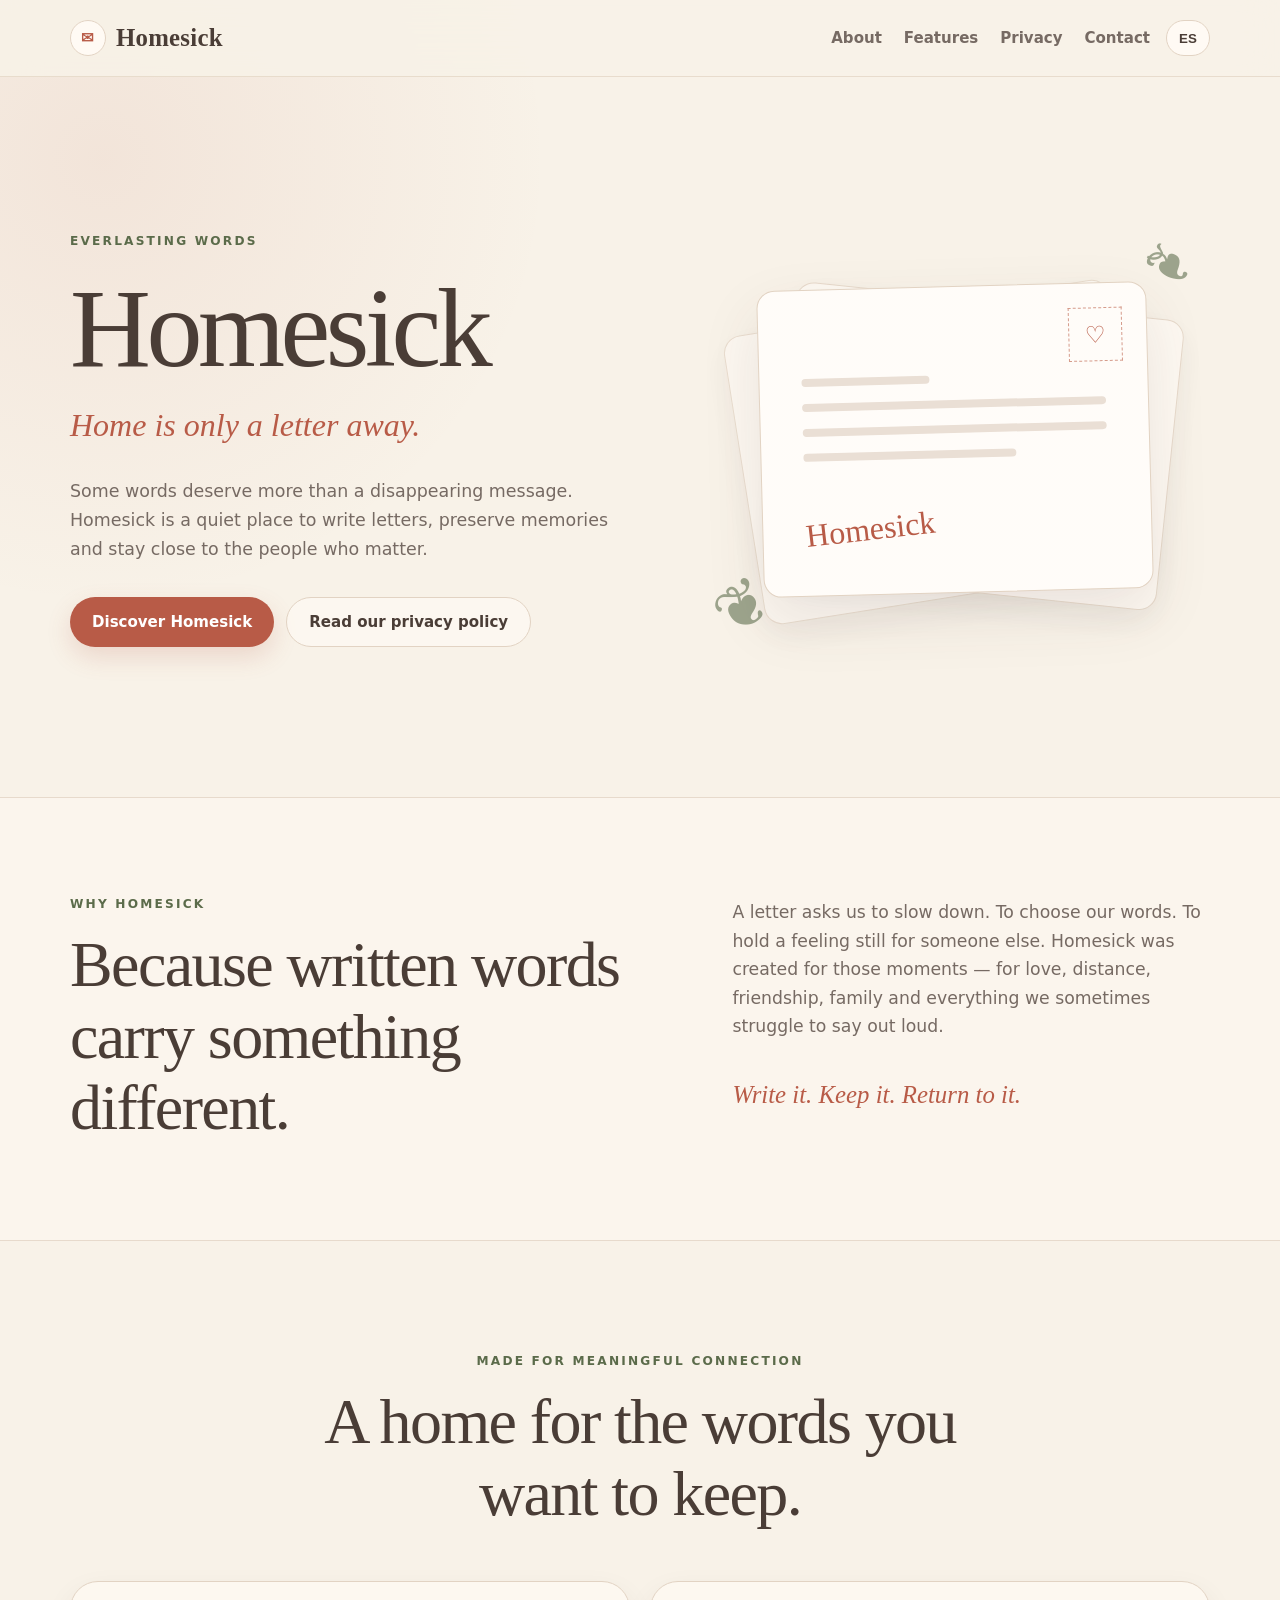
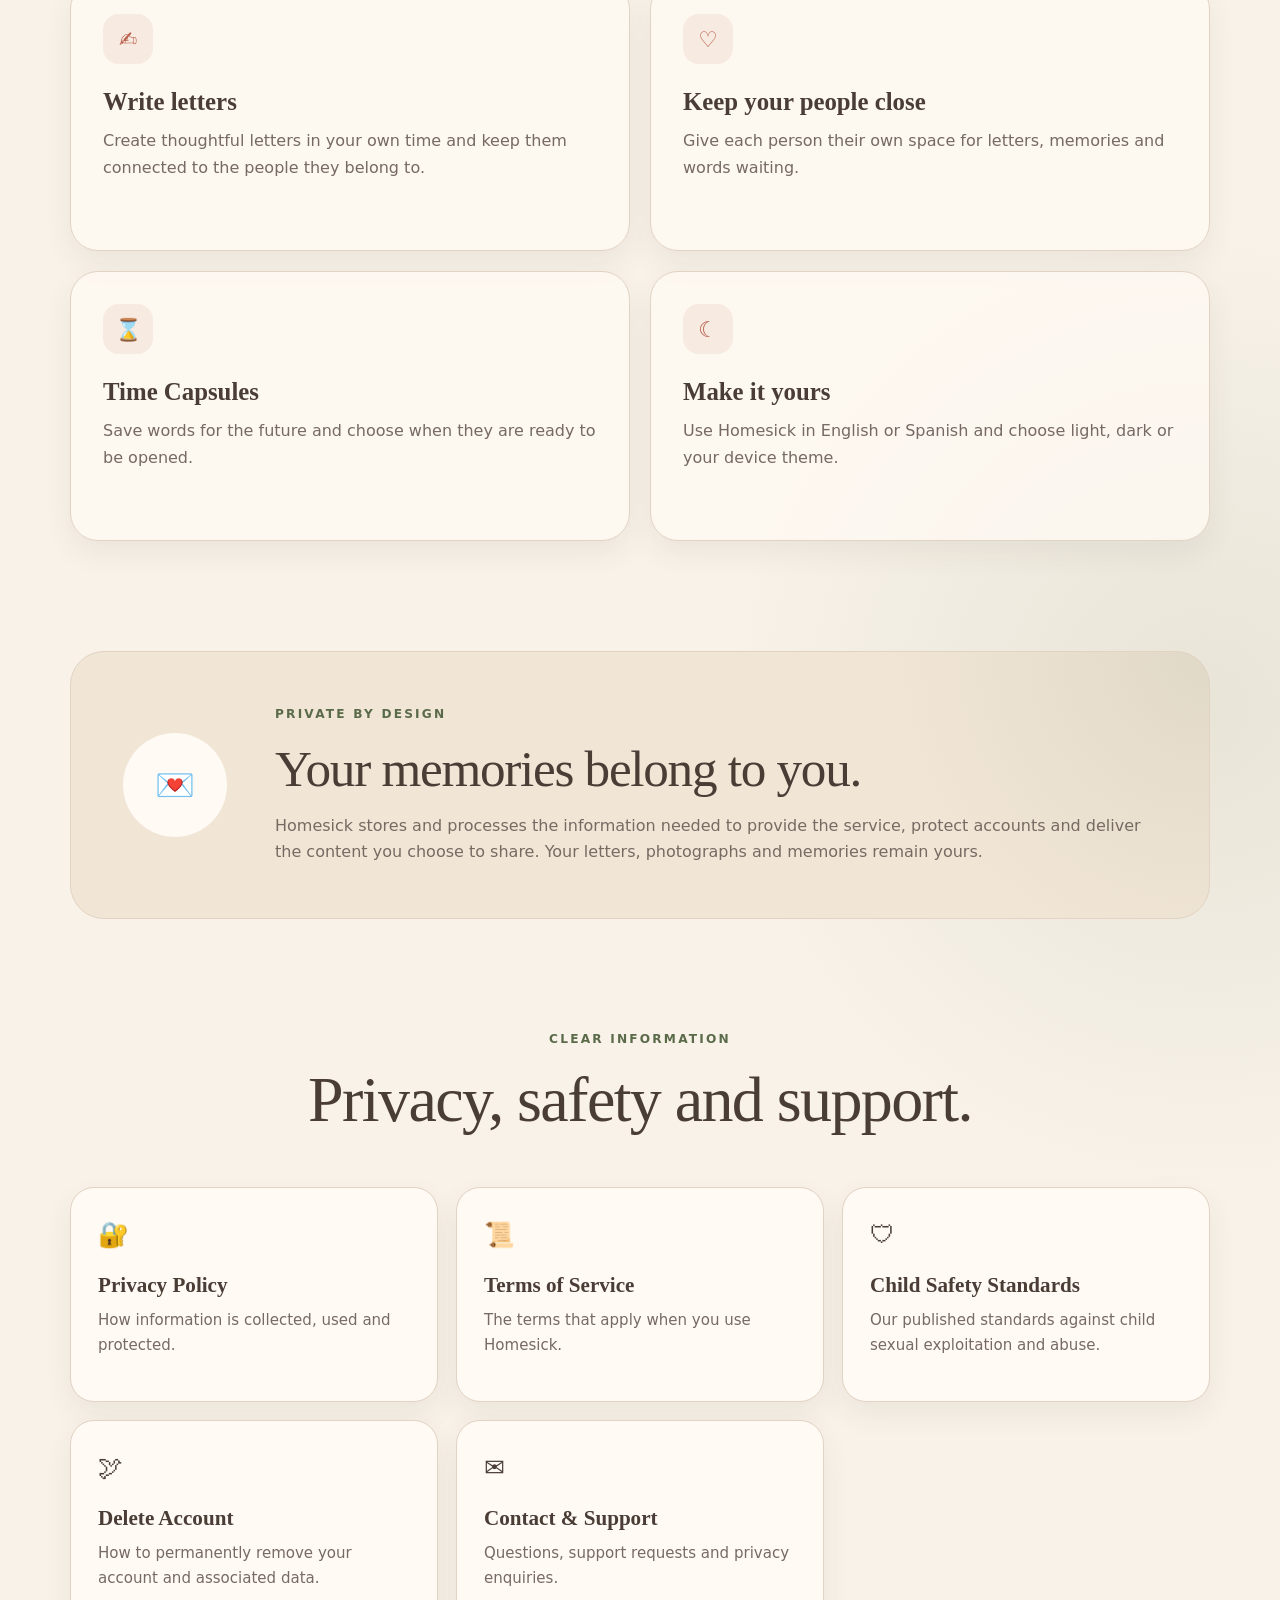
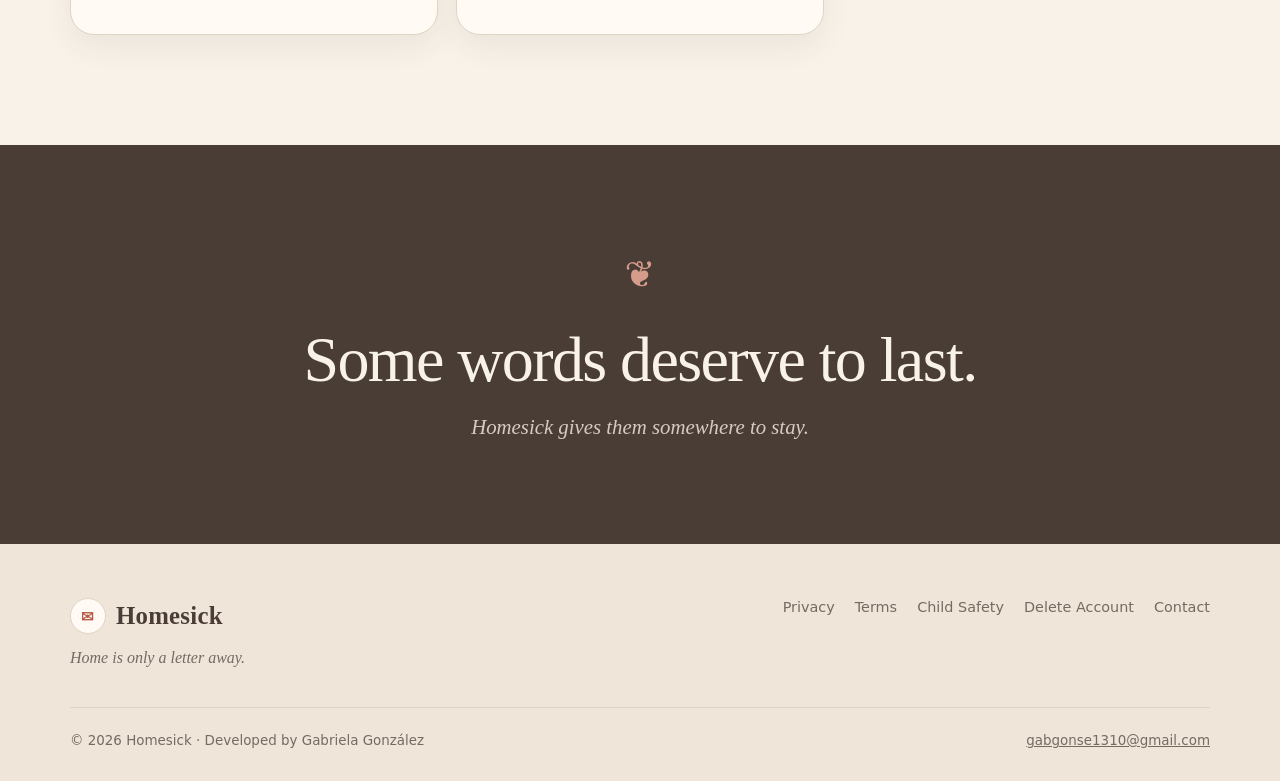
==== index.html @ 552d37f0 "Add files via upload" ====
<!doctype html>
<html lang="en">
<head>
  <meta charset="utf-8">
  <meta name="viewport" content="width=device-width, initial-scale=1">
  <meta name="theme-color" content="#F8F2E8">
  <meta name="description" content="Homesick is a private letter-writing and time capsule app for meaningful connections. Home is only a letter away.">
  <title>Homesick · Home is only a letter away</title>
  <link rel="stylesheet" href="style.css">
  <script defer src="script.js"></script>
</head>
<body>
  <header class="site-header">
    <div class="wrapper nav">
      <a class="brand" href="index.html" aria-label="Homesick home">
        <span class="brand-mark" aria-hidden="true">✉</span>
        <span>Homesick</span>
      </a>

      <div class="nav-actions">
        <nav class="nav-links" aria-label="Main navigation">
          <a href="#about" data-en="About" data-es="Sobre Homesick">About</a>
          <a href="#features" data-en="Features" data-es="Funciones">Features</a>
          <a href="#privacy" data-en="Privacy" data-es="Privacidad">Privacy</a>
          <a href="contact.html" data-en="Contact" data-es="Contacto">Contact</a>
        </nav>

        <button class="language-toggle" id="languageToggle" type="button" aria-label="Switch language">
          <span id="languageLabel">ES</span>
        </button>
      </div>
    </div>
  </header>

  <main>
    <section class="hero wrapper">
      <div class="hero-copy">
        <p class="eyebrow" data-en="Everlasting words" data-es="Palabras que permanecen">
          Everlasting words
        </p>

        <h1>Homesick</h1>

        <p class="tagline"
           data-en="Home is only a letter away."
           data-es="El hogar está a solo una carta de distancia.">
          Home is only a letter away.
        </p>

        <p class="lead"
           data-en="Some words deserve more than a disappearing message. Homesick is a quiet place to write letters, preserve memories and stay close to the people who matter."
           data-es="Algunas palabras merecen más que un mensaje que desaparece. Homesick es un espacio tranquilo para escribir cartas, guardar recuerdos y sentir cerca a las personas que importan.">
          Some words deserve more than a disappearing message. Homesick is a quiet place to write letters, preserve memories and stay close to the people who matter.
        </p>

        <div class="hero-actions">
          <a class="button primary" href="#features"
             data-en="Discover Homesick"
             data-es="Descubre Homesick">
            Discover Homesick
          </a>
          <a class="button secondary" href="privacy.html"
             data-en="Read our privacy policy"
             data-es="Lee nuestra política de privacidad">
            Read our privacy policy
          </a>
        </div>
      </div>

      <div class="hero-art" aria-hidden="true">
        <div class="letter-stack letter-back"></div>
        <div class="letter-stack letter-mid"></div>
        <div class="letter-card">
          <div class="stamp">♡</div>
          <div class="letter-line short"></div>
          <div class="letter-line"></div>
          <div class="letter-line"></div>
          <div class="letter-line medium"></div>
          <div class="signature">Homesick</div>
        </div>
        <span class="sprig sprig-one">❦</span>
        <span class="sprig sprig-two">❧</span>
      </div>
    </section>

    <section class="story-section" id="about">
      <div class="wrapper story-grid">
        <div class="section-heading">
          <p class="eyebrow" data-en="Why Homesick" data-es="Por qué Homesick">Why Homesick</p>
          <h2 data-en="Because written words carry something different."
              data-es="Porque las palabras escritas llevan algo diferente.">
            Because written words carry something different.
          </h2>
        </div>

        <div class="story-copy">
          <p data-en="A letter asks us to slow down. To choose our words. To hold a feeling still for someone else. Homesick was created for those moments — for love, distance, friendship, family and everything we sometimes struggle to say out loud."
             data-es="Una carta nos pide bajar el ritmo. Elegir nuestras palabras. Detener un sentimiento por un momento para otra persona. Homesick nació para esos instantes: para el amor, la distancia, la amistad, la familia y todo aquello que a veces cuesta decir en voz alta.">
            A letter asks us to slow down. To choose our words. To hold a feeling still for someone else. Homesick was created for those moments — for love, distance, friendship, family and everything we sometimes struggle to say out loud.
          </p>
          <p class="quote"
             data-en="Write it. Keep it. Return to it."
             data-es="Escríbelo. Guárdalo. Vuelve a él.">
            Write it. Keep it. Return to it.
          </p>
        </div>
      </div>
    </section>

    <section class="features wrapper" id="features">
      <div class="section-heading centered">
        <p class="eyebrow" data-en="Made for meaningful connection" data-es="Creado para conexiones que importan">
          Made for meaningful connection
        </p>
        <h2 data-en="A home for the words you want to keep."
            data-es="Un hogar para las palabras que quieres conservar.">
          A home for the words you want to keep.
        </h2>
      </div>

      <div class="feature-grid">
        <article class="feature-card">
          <div class="feature-icon">✍</div>
          <h3 data-en="Write letters" data-es="Escribe cartas">Write letters</h3>
          <p data-en="Create thoughtful letters in your own time and keep them connected to the people they belong to."
             data-es="Crea cartas con calma y mantenlas vinculadas a las personas a quienes pertenecen.">
            Create thoughtful letters in your own time and keep them connected to the people they belong to.
          </p>
        </article>

        <article class="feature-card">
          <div class="feature-icon">♡</div>
          <h3 data-en="Keep your people close" data-es="Mantén cerca a tu gente">Keep your people close</h3>
          <p data-en="Give each person their own space for letters, memories and words waiting."
             data-es="Dale a cada persona su propio espacio para cartas, recuerdos y palabras esperando.">
            Give each person their own space for letters, memories and words waiting.
          </p>
        </article>

        <article class="feature-card">
          <div class="feature-icon">⌛</div>
          <h3 data-en="Time Capsules" data-es="Cápsulas del tiempo">Time Capsules</h3>
          <p data-en="Save words for the future and choose when they are ready to be opened."
             data-es="Guarda palabras para el futuro y elige cuándo estarán listas para ser abiertas.">
            Save words for the future and choose when they are ready to be opened.
          </p>
        </article>

        <article class="feature-card">
          <div class="feature-icon">☾</div>
          <h3 data-en="Make it yours" data-es="Hazlo tuyo">Make it yours</h3>
          <p data-en="Use Homesick in English or Spanish and choose light, dark or your device theme."
             data-es="Usa Homesick en inglés o español y elige tema claro, oscuro o el de tu dispositivo.">
            Use Homesick in English or Spanish and choose light, dark or your device theme.
          </p>
        </article>
      </div>
    </section>

    <section class="keepsake-section">
      <div class="wrapper keepsake-card">
        <div class="keepsake-mark" aria-hidden="true">💌</div>
        <div>
          <p class="eyebrow" data-en="Private by design" data-es="Privado por diseño">Private by design</p>
          <h2 data-en="Your memories belong to you."
              data-es="Tus recuerdos te pertenecen.">
            Your memories belong to you.
          </h2>
          <p data-en="Homesick stores and processes the information needed to provide the service, protect accounts and deliver the content you choose to share. Your letters, photographs and memories remain yours."
             data-es="Homesick almacena y procesa la información necesaria para prestar el servicio, proteger las cuentas y entregar el contenido que decides compartir. Tus cartas, fotografías y recuerdos siguen siendo tuyos.">
            Homesick stores and processes the information needed to provide the service, protect accounts and deliver the content you choose to share. Your letters, photographs and memories remain yours.
          </p>
        </div>
      </div>
    </section>

    <section class="legal wrapper" id="privacy">
      <div class="section-heading centered">
        <p class="eyebrow" data-en="Clear information" data-es="Información clara">Clear information</p>
        <h2 data-en="Privacy, safety and support."
            data-es="Privacidad, seguridad y soporte.">
          Privacy, safety and support.
        </h2>
      </div>

      <div class="legal-grid">
        <a class="legal-card" href="privacy.html">
          <span class="legal-icon">🔐</span>
          <h3 data-en="Privacy Policy" data-es="Política de Privacidad">Privacy Policy</h3>
          <p data-en="How information is collected, used and protected."
             data-es="Cómo se recopila, utiliza y protege la información.">
            How information is collected, used and protected.
          </p>
        </a>

        <a class="legal-card" href="terms.html">
          <span class="legal-icon">📜</span>
          <h3 data-en="Terms of Service" data-es="Términos de Servicio">Terms of Service</h3>
          <p data-en="The terms that apply when you use Homesick."
             data-es="Las condiciones que se aplican al usar Homesick.">
            The terms that apply when you use Homesick.
          </p>
        </a>

        <a class="legal-card" href="child-safety.html">
          <span class="legal-icon">🛡</span>
          <h3 data-en="Child Safety Standards" data-es="Estándares de Seguridad Infantil">Child Safety Standards</h3>
          <p data-en="Our published standards against child sexual exploitation and abuse."
             data-es="Nuestros estándares publicados contra la explotación y el abuso sexual infantil.">
            Our published standards against child sexual exploitation and abuse.
          </p>
        </a>

        <a class="legal-card" href="delete-account.html">
          <span class="legal-icon">🕊</span>
          <h3 data-en="Delete Account" data-es="Eliminar Cuenta">Delete Account</h3>
          <p data-en="How to permanently remove your account and associated data."
             data-es="Cómo eliminar de forma permanente tu cuenta y los datos asociados.">
            How to permanently remove your account and associated data.
          </p>
        </a>

        <a class="legal-card" href="contact.html">
          <span class="legal-icon">✉</span>
          <h3 data-en="Contact & Support" data-es="Contacto y Soporte">Contact & Support</h3>
          <p data-en="Questions, support requests and privacy enquiries."
             data-es="Consultas, solicitudes de soporte y preguntas sobre privacidad.">
            Questions, support requests and privacy enquiries.
          </p>
        </a>
      </div>
    </section>

    <section class="closing">
      <div class="wrapper closing-inner">
        <span class="closing-flower" aria-hidden="true">❦</span>
        <h2 data-en="Some words deserve to last."
            data-es="Algunas palabras merecen permanecer.">
          Some words deserve to last.
        </h2>
        <p data-en="Homesick gives them somewhere to stay."
           data-es="Homesick les da un lugar donde quedarse.">
          Homesick gives them somewhere to stay.
        </p>
      </div>
    </section>
  </main>

  <footer>
    <div class="wrapper footer-grid">
      <div>
        <a class="brand footer-brand" href="index.html">
          <span class="brand-mark" aria-hidden="true">✉</span>
          <span>Homesick</span>
        </a>
        <p class="footer-tagline"
           data-en="Home is only a letter away."
           data-es="El hogar está a solo una carta de distancia.">
          Home is only a letter away.
        </p>
      </div>

      <div class="footer-links">
        <a href="privacy.html" data-en="Privacy" data-es="Privacidad">Privacy</a>
        <a href="terms.html" data-en="Terms" data-es="Términos">Terms</a>
        <a href="child-safety.html" data-en="Child Safety" data-es="Seguridad Infantil">Child Safety</a>
        <a href="delete-account.html" data-en="Delete Account" data-es="Eliminar Cuenta">Delete Account</a>
        <a href="contact.html" data-en="Contact" data-es="Contacto">Contact</a>
      </div>
    </div>

    <div class="wrapper copyright">
      <p>© 2026 Homesick · Developed by Gabriela González</p>
      <a href="mailto:gabgonse1310@gmail.com">gabgonse1310@gmail.com</a>
    </div>
  </footer>
</body>
</html>
---- style.css ----
:root {
  --cream: #f8f2e8;
  --paper: #fffaf4;
  --warm-paper: #f1e6d6;
  --ink: #4a3d36;
  --soft-ink: #766a63;
  --terracotta: #b85b47;
  --terracotta-soft: #d59b8b;
  --olive: #5b6b4a;
  --border: #e2d3c3;
  --shadow: 0 24px 60px rgba(74, 61, 54, 0.10);
  --shadow-soft: 0 12px 30px rgba(74, 61, 54, 0.07);
  --radius: 28px;
  --display: Georgia, "Times New Roman", serif;
  --body: Inter, ui-sans-serif, system-ui, -apple-system, BlinkMacSystemFont, "Segoe UI", sans-serif;
}

* { box-sizing: border-box; }
html { scroll-behavior: smooth; }

body {
  margin: 0;
  background:
    radial-gradient(circle at 8% 4%, rgba(184, 91, 71, .09), transparent 28rem),
    radial-gradient(circle at 94% 58%, rgba(91, 107, 74, .10), transparent 30rem),
    var(--cream);
  color: var(--ink);
  font-family: var(--body);
  line-height: 1.65;
}

a { color: inherit; }
.wrapper { width: min(1140px, calc(100% - 40px)); margin: 0 auto; }

.site-header {
  position: sticky;
  top: 0;
  z-index: 50;
  border-bottom: 1px solid rgba(226, 211, 195, .72);
  background: rgba(248, 242, 232, .88);
  backdrop-filter: blur(18px);
  -webkit-backdrop-filter: blur(18px);
}

.nav {
  min-height: 76px;
  display: flex;
  align-items: center;
  justify-content: space-between;
  gap: 24px;
}

.brand {
  display: inline-flex;
  align-items: center;
  gap: 10px;
  text-decoration: none;
  font-family: var(--display);
  font-size: 1.55rem;
  font-weight: 600;
  letter-spacing: .01em;
}

.brand-mark {
  width: 36px;
  height: 36px;
  display: inline-grid;
  place-items: center;
  border: 1px solid var(--border);
  border-radius: 50%;
  background: var(--paper);
  color: var(--terracotta);
  font-size: .95rem;
}

.nav-actions {
  display: flex;
  align-items: center;
  gap: 16px;
}

.nav-links {
  display: flex;
  align-items: center;
  gap: 22px;
}

.nav-links a {
  text-decoration: none;
  color: var(--soft-ink);
  font-size: .94rem;
  font-weight: 560;
}

.nav-links a:hover { color: var(--terracotta); }

.language-toggle {
  width: 44px;
  height: 36px;
  border: 1px solid var(--border);
  border-radius: 999px;
  background: var(--paper);
  color: var(--ink);
  font-weight: 750;
  cursor: pointer;
}

.hero {
  min-height: 720px;
  padding: 96px 0 92px;
  display: grid;
  grid-template-columns: 1.04fr .96fr;
  gap: 78px;
  align-items: center;
}

.eyebrow {
  margin: 0 0 15px;
  color: var(--olive);
  text-transform: uppercase;
  letter-spacing: .18em;
  font-size: .76rem;
  font-weight: 800;
}

h1, h2, h3 {
  font-family: var(--display);
  line-height: 1.12;
  color: var(--ink);
}

h1 {
  margin: 0;
  font-size: clamp(4.2rem, 9vw, 7rem);
  font-weight: 500;
  letter-spacing: -.04em;
}

h2 {
  margin: 0;
  font-size: clamp(2.45rem, 5vw, 4.1rem);
  font-weight: 520;
  letter-spacing: -.025em;
}

h3 {
  margin: 0;
  font-size: 1.55rem;
  font-weight: 600;
}

.tagline {
  margin: 8px 0 25px;
  color: var(--terracotta);
  font-family: var(--display);
  font-style: italic;
  font-size: clamp(1.55rem, 3vw, 2rem);
}

.lead {
  max-width: 650px;
  margin: 0;
  color: var(--soft-ink);
  font-size: 1.09rem;
}

.hero-actions {
  display: flex;
  flex-wrap: wrap;
  gap: 12px;
  margin-top: 34px;
}

.button {
  display: inline-flex;
  align-items: center;
  justify-content: center;
  min-height: 50px;
  padding: 0 22px;
  border-radius: 999px;
  text-decoration: none;
  font-size: .94rem;
  font-weight: 750;
}

.button.primary {
  background: var(--terracotta);
  color: white;
  box-shadow: 0 10px 24px rgba(184, 91, 71, .18);
}

.button.primary:hover { transform: translateY(-2px); }

.button.secondary {
  border: 1px solid var(--border);
  background: rgba(255, 250, 244, .65);
}

.hero-art {
  position: relative;
  min-height: 470px;
  display: grid;
  place-items: center;
}

.letter-stack {
  position: absolute;
  width: min(390px, 88%);
  height: 292px;
  border: 1px solid var(--border);
  border-radius: 18px;
  background: var(--paper);
  box-shadow: var(--shadow-soft);
}

.letter-back { transform: rotate(-9deg) translate(-20px, 10px); opacity: .68; }
.letter-mid { transform: rotate(6deg) translate(22px, 5px); opacity: .78; }

.letter-card {
  position: relative;
  width: min(390px, 88%);
  min-height: 300px;
  padding: 46px 42px;
  border: 1px solid var(--border);
  border-radius: 18px;
  background:
    linear-gradient(rgba(255,255,255,.42), rgba(255,255,255,.42)),
    var(--paper);
  box-shadow: var(--shadow);
  transform: rotate(-1.5deg);
}

.stamp {
  position: absolute;
  top: 24px;
  right: 24px;
  width: 54px;
  height: 54px;
  display: grid;
  place-items: center;
  border: 1px dashed var(--terracotta-soft);
  color: var(--terracotta);
  font-family: var(--display);
  font-size: 1.45rem;
}

.letter-line {
  height: 8px;
  margin: 17px 0;
  border-radius: 99px;
  background: #eadfd5;
}
.letter-line.short { width: 42%; margin-top: 42px; }
.letter-line.medium { width: 70%; }

.signature {
  margin-top: 35px;
  color: var(--terracotta);
  font-family: "Brush Script MT", "Segoe Script", cursive;
  font-size: 2rem;
  transform: rotate(-5deg);
}

.sprig {
  position: absolute;
  z-index: 4;
  color: var(--olive);
  font-size: 4rem;
  opacity: .58;
}
.sprig-one { bottom: 14px; left: 3%; transform: rotate(-35deg); }
.sprig-two { top: 8px; right: 3%; transform: rotate(30deg); }

.story-section {
  padding: 96px 0;
  border-top: 1px solid rgba(226, 211, 195, .78);
  border-bottom: 1px solid rgba(226, 211, 195, .78);
  background: rgba(255, 250, 244, .50);
}

.story-grid {
  display: grid;
  grid-template-columns: 1fr .82fr;
  gap: 80px;
  align-items: start;
}

.story-copy {
  color: var(--soft-ink);
  font-size: 1.08rem;
}

.story-copy p:first-child { margin-top: 4px; }
.quote {
  margin-top: 34px;
  color: var(--terracotta);
  font-family: var(--display);
  font-size: 1.55rem;
  font-style: italic;
}

.features { padding: 110px 0; }
.section-heading { max-width: 700px; }
.section-heading.centered { margin: 0 auto 52px; text-align: center; }

.feature-grid {
  display: grid;
  grid-template-columns: repeat(2, 1fr);
  gap: 20px;
}

.feature-card {
  min-height: 270px;
  padding: 32px;
  border: 1px solid var(--border);
  border-radius: var(--radius);
  background: rgba(255, 250, 244, .76);
  box-shadow: var(--shadow-soft);
}

.feature-icon {
  width: 50px;
  height: 50px;
  display: grid;
  place-items: center;
  margin-bottom: 24px;
  border-radius: 16px;
  background: rgba(184, 91, 71, .09);
  color: var(--terracotta);
  font-size: 1.35rem;
}

.feature-card p {
  margin: 12px 0 0;
  color: var(--soft-ink);
}

.keepsake-section { padding: 0 0 110px; }

.keepsake-card {
  display: grid;
  grid-template-columns: 120px 1fr;
  gap: 32px;
  align-items: center;
  padding: 52px;
  border: 1px solid var(--border);
  border-radius: 34px;
  background:
    radial-gradient(circle at top right, rgba(91, 107, 74, .11), transparent 20rem),
    var(--warm-paper);
}

.keepsake-mark {
  width: 104px;
  height: 104px;
  display: grid;
  place-items: center;
  border-radius: 50%;
  background: var(--paper);
  font-size: 2rem;
}

.keepsake-card h2 { font-size: clamp(2.1rem, 4vw, 3.2rem); }
.keepsake-card p:last-child { margin-bottom: 0; color: var(--soft-ink); }

.legal { padding: 0 0 110px; }

.legal-grid {
  display: grid;
  grid-template-columns: repeat(3, 1fr);
  gap: 18px;
}

.legal-card {
  min-height: 215px;
  padding: 27px;
  border: 1px solid var(--border);
  border-radius: 24px;
  background: var(--paper);
  text-decoration: none;
  box-shadow: var(--shadow-soft);
  transition: transform .18s ease, box-shadow .18s ease;
}

.legal-card:hover {
  transform: translateY(-4px);
  box-shadow: var(--shadow);
}

.legal-icon { display: block; margin-bottom: 18px; font-size: 1.55rem; }
.legal-card h3 { font-size: 1.32rem; }
.legal-card p { margin: 10px 0 0; color: var(--soft-ink); font-size: .94rem; }

.closing {
  padding: 100px 0;
  background: var(--ink);
  color: var(--cream);
  text-align: center;
}

.closing h2 { color: var(--cream); }
.closing p { margin: 14px 0 0; color: #d6cbc3; font-family: var(--display); font-size: 1.3rem; font-style: italic; }
.closing-flower { display: inline-block; margin-bottom: 18px; color: var(--terracotta-soft); font-size: 2.3rem; }

footer {
  padding: 52px 0 28px;
  background: #efe5d9;
  color: var(--soft-ink);
}

.footer-grid {
  display: flex;
  justify-content: space-between;
  gap: 40px;
  align-items: flex-start;
}

.footer-brand { color: var(--ink); }
.footer-tagline { margin: 8px 0 0; font-family: var(--display); font-style: italic; }

.footer-links {
  display: flex;
  flex-wrap: wrap;
  justify-content: flex-end;
  gap: 12px 20px;
  max-width: 520px;
}

.footer-links a {
  text-decoration: none;
  font-size: .9rem;
}

.copyright {
  margin-top: 36px;
  padding-top: 22px;
  border-top: 1px solid var(--border);
  display: flex;
  justify-content: space-between;
  gap: 20px;
  font-size: .84rem;
}

.copyright p { margin: 0; }

@media (prefers-color-scheme: dark) {
  :root {
    --cream: #1e1a18;
    --paper: #2a2421;
    --warm-paper: #332c28;
    --ink: #f5ede4;
    --soft-ink: #d4c7bd;
    --terracotta: #e59a87;
    --terracotta-soft: #d9a293;
    --olive: #a7b492;
    --border: #4b403a;
    --shadow: 0 24px 60px rgba(0,0,0,.25);
    --shadow-soft: 0 12px 30px rgba(0,0,0,.18);
  }

  body {
    background:
      radial-gradient(circle at 8% 4%, rgba(229, 154, 135, .08), transparent 28rem),
      radial-gradient(circle at 94% 58%, rgba(167, 180, 146, .08), transparent 30rem),
      var(--cream);
  }

  .site-header { background: rgba(30, 26, 24, .88); }
  .button.primary { color: #351812; }
  .letter-line { background: #4b403a; }
  .story-section { background: rgba(42, 36, 33, .58); }
  .feature-card { background: rgba(42, 36, 33, .78); }
  footer { background: #211c1a; }
}

@media (max-width: 900px) {
  .nav-links { display: none; }
  .hero {
    min-height: auto;
    grid-template-columns: 1fr;
    gap: 48px;
    padding: 70px 0 80px;
  }
  .hero-copy { text-align: center; }
  .lead { margin: 0 auto; }
  .hero-actions { justify-content: center; }
  .story-grid { grid-template-columns: 1fr; gap: 34px; }
  .feature-grid { grid-template-columns: 1fr; }
  .legal-grid { grid-template-columns: repeat(2, 1fr); }
}

@media (max-width: 620px) {
  .wrapper { width: min(100% - 28px, 1140px); }
  .nav { min-height: 68px; }
  .hero { padding-top: 56px; }
  h1 { font-size: clamp(3.6rem, 20vw, 5rem); }
  .hero-art { min-height: 390px; }
  .letter-card { padding: 38px 28px; }
  .features, .story-section { padding-top: 78px; padding-bottom: 78px; }
  .keepsake-section, .legal { padding-bottom: 78px; }
  .keepsake-card { grid-template-columns: 1fr; padding: 34px 26px; }
  .keepsake-mark { width: 76px; height: 76px; }
  .legal-grid { grid-template-columns: 1fr; }
  .footer-grid, .copyright { display: block; }
  .footer-links { justify-content: flex-start; margin-top: 24px; }
  .copyright a { display: inline-block; margin-top: 8px; }
}
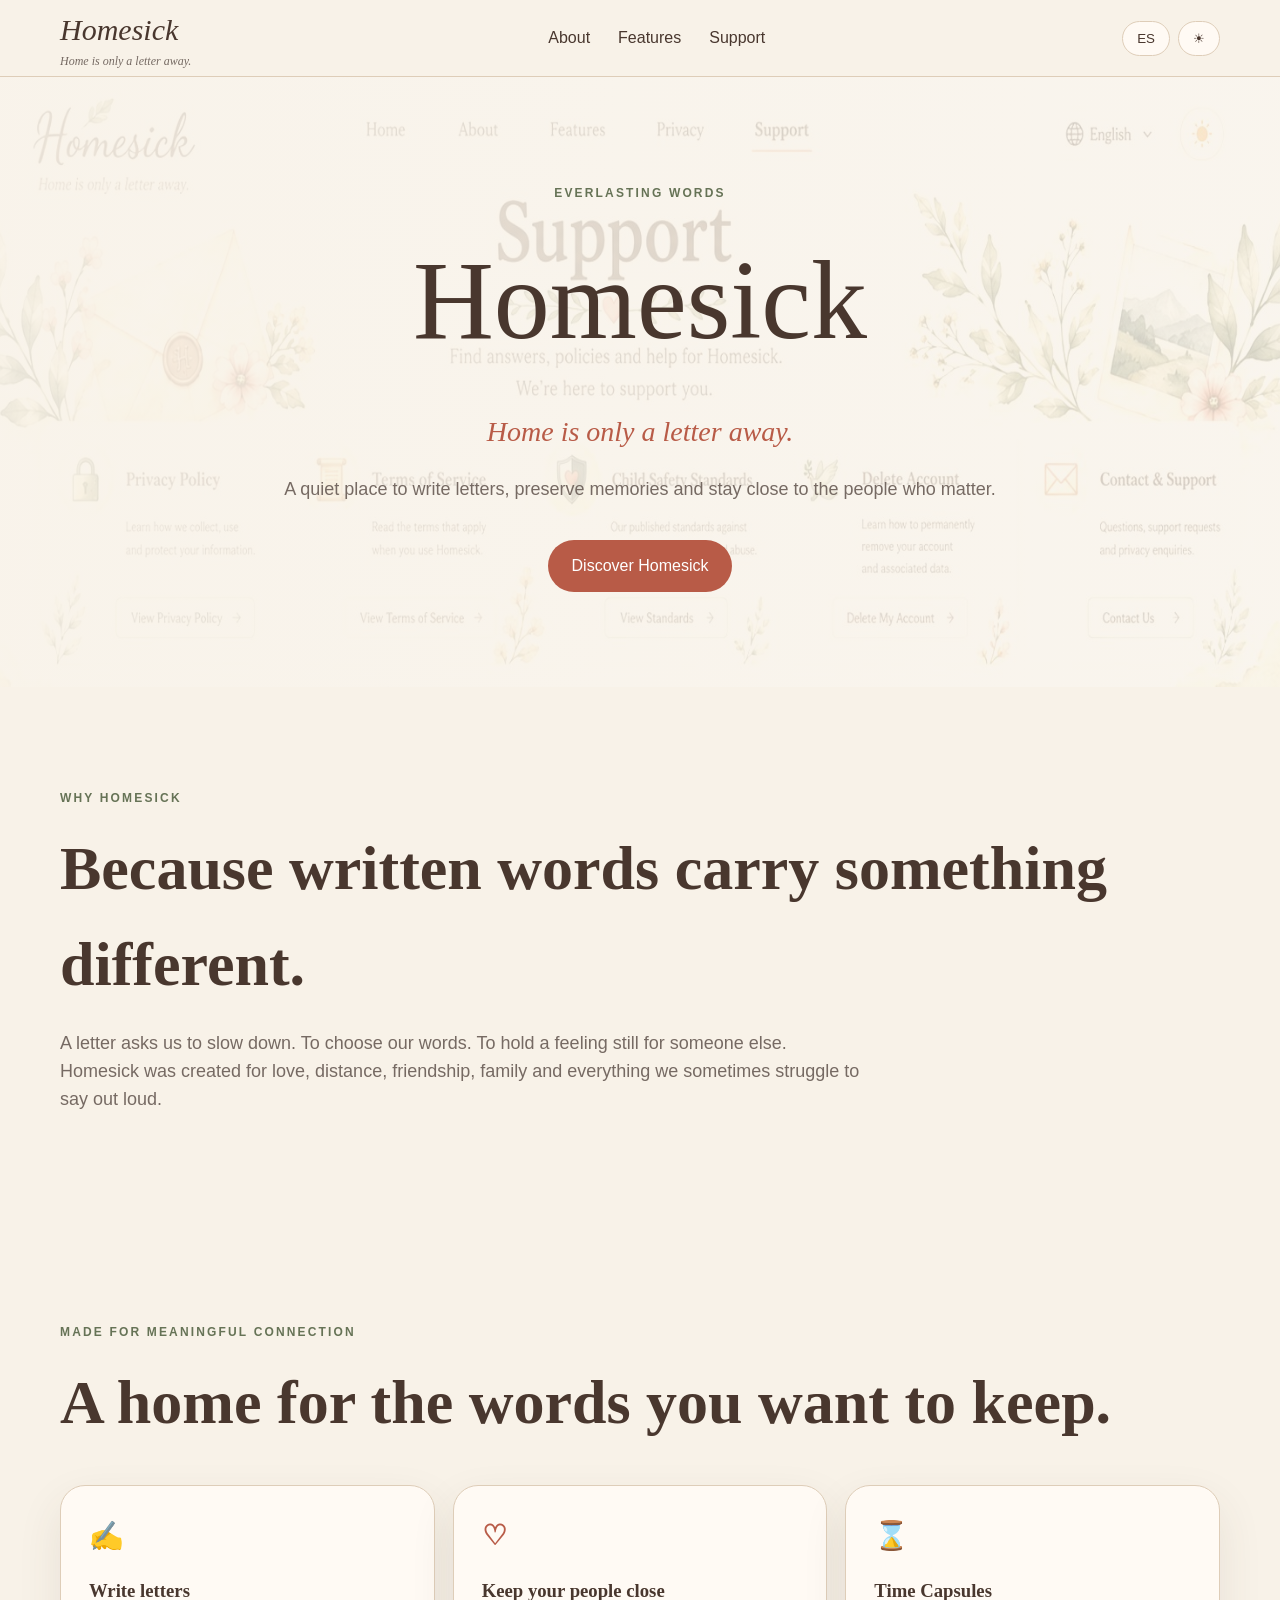
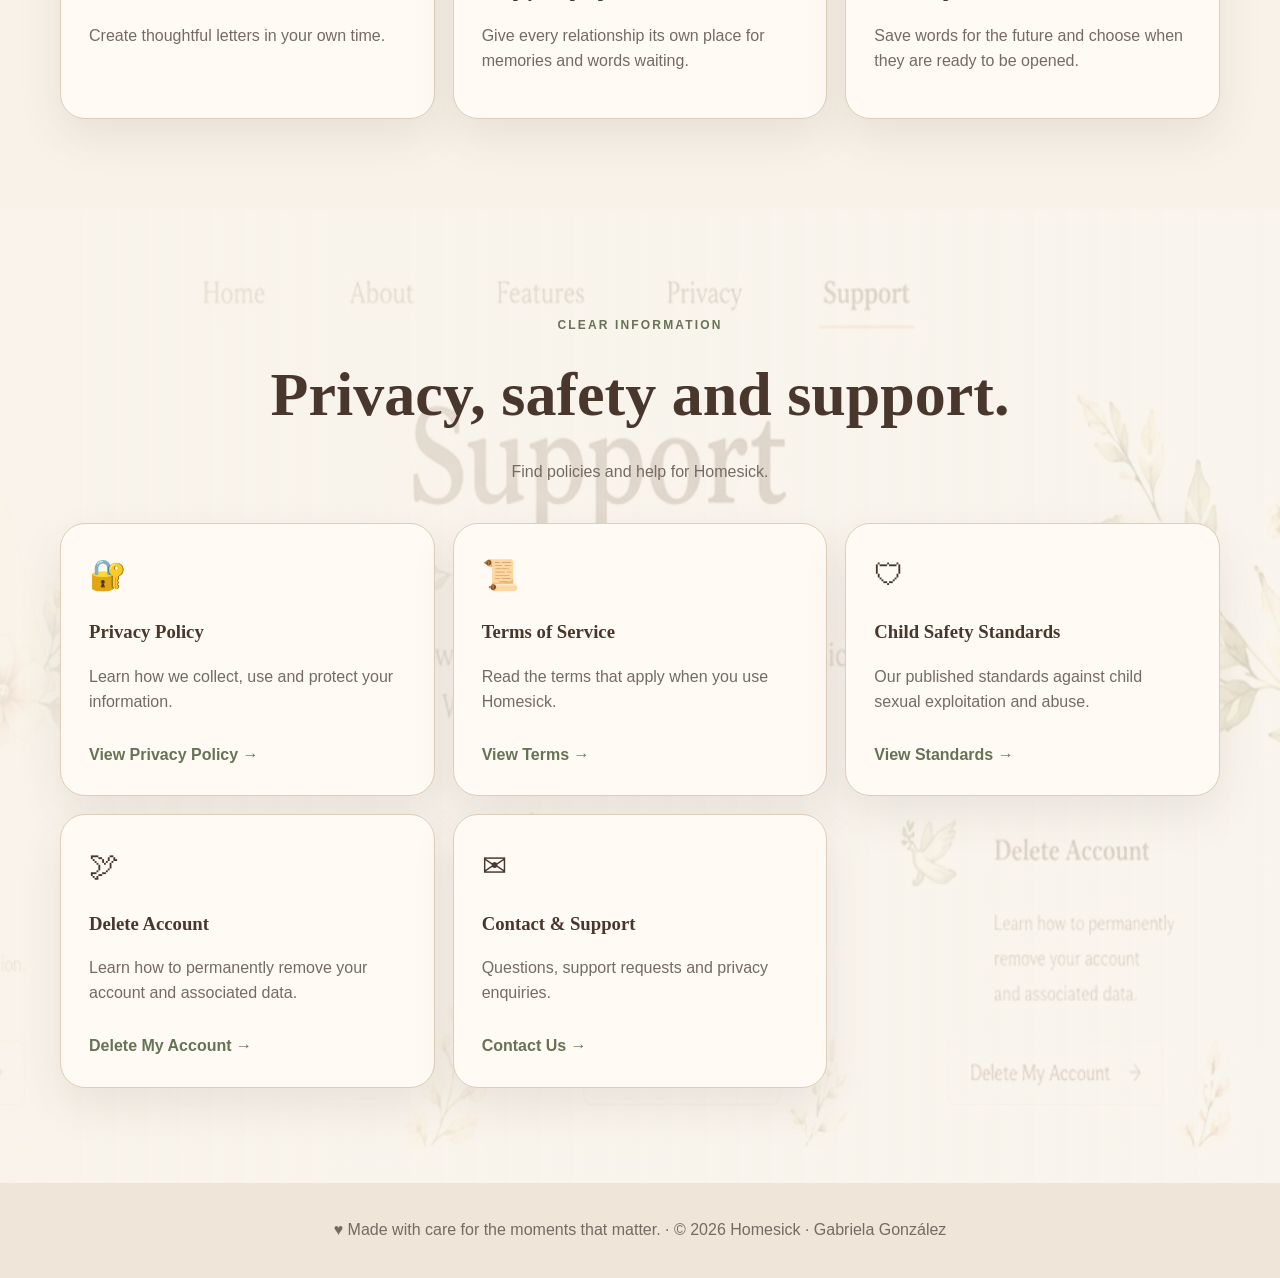
==== commit 335ec1cb: "Add files via upload" ====
--- a/index.html
+++ b/index.html
@@ -1,278 +1,54 @@
 <!doctype html>
 <html lang="en">
 <head>
-  <meta charset="utf-8">
-  <meta name="viewport" content="width=device-width, initial-scale=1">
-  <meta name="theme-color" content="#F8F2E8">
-  <meta name="description" content="Homesick is a private letter-writing and time capsule app for meaningful connections. Home is only a letter away.">
-  <title>Homesick · Home is only a letter away</title>
-  <link rel="stylesheet" href="style.css">
-  <script defer src="script.js"></script>
+<meta charset="utf-8"><meta name="viewport" content="width=device-width,initial-scale=1">
+<title>Homesick · Home is only a letter away</title>
+<link rel="stylesheet" href="style.css">
+<script defer src="script.js"></script>
 </head>
 <body>
-  <header class="site-header">
-    <div class="wrapper nav">
-      <a class="brand" href="index.html" aria-label="Homesick home">
-        <span class="brand-mark" aria-hidden="true">✉</span>
-        <span>Homesick</span>
-      </a>
+<header><div class="wrap nav">
+<a class="brand" href="index.html"><span>Homesick</span><small data-en="Home is only a letter away." data-es="El hogar está a solo una carta de distancia.">Home is only a letter away.</small></a>
+<nav><a href="#about" data-en="About" data-es="Sobre Homesick">About</a><a href="#features" data-en="Features" data-es="Funciones">Features</a><a href="#support" data-en="Support" data-es="Soporte">Support</a></nav>
+<div class="controls"><button id="lang">ES</button><button id="theme" aria-label="Theme">☀</button></div>
+</div></header>
 
-      <div class="nav-actions">
-        <nav class="nav-links" aria-label="Main navigation">
-          <a href="#about" data-en="About" data-es="Sobre Homesick">About</a>
-          <a href="#features" data-en="Features" data-es="Funciones">Features</a>
-          <a href="#privacy" data-en="Privacy" data-es="Privacidad">Privacy</a>
-          <a href="contact.html" data-en="Contact" data-es="Contacto">Contact</a>
-        </nav>
+<main>
+<section class="hero botanical"><div class="wrap hero-inner">
+<p class="eyebrow" data-en="Everlasting words" data-es="Palabras que permanecen">Everlasting words</p>
+<h1>Homesick</h1>
+<p class="script" data-en="Home is only a letter away." data-es="El hogar está a solo una carta de distancia.">Home is only a letter away.</p>
+<p class="lead" data-en="A quiet place to write letters, preserve memories and stay close to the people who matter." data-es="Un espacio tranquilo para escribir cartas, guardar recuerdos y sentir cerca a las personas que importan.">A quiet place to write letters, preserve memories and stay close to the people who matter.</p>
+<a class="primary" href="#features" data-en="Discover Homesick" data-es="Descubre Homesick">Discover Homesick</a>
+</div></section>
 
-        <button class="language-toggle" id="languageToggle" type="button" aria-label="Switch language">
-          <span id="languageLabel">ES</span>
-        </button>
-      </div>
-    </div>
-  </header>
+<section id="about" class="wrap section">
+<p class="eyebrow" data-en="Why Homesick" data-es="Por qué Homesick">Why Homesick</p>
+<h2 data-en="Because written words carry something different." data-es="Porque las palabras escritas llevan algo diferente.">Because written words carry something different.</h2>
+<p class="wide" data-en="A letter asks us to slow down. To choose our words. To hold a feeling still for someone else. Homesick was created for love, distance, friendship, family and everything we sometimes struggle to say out loud." data-es="Una carta nos pide bajar el ritmo. Elegir nuestras palabras. Detener un sentimiento para otra persona. Homesick nació para el amor, la distancia, la amistad, la familia y todo aquello que a veces cuesta decir en voz alta.">A letter asks us to slow down. To choose our words. To hold a feeling still for someone else.</p>
+</section>
 
-  <main>
-    <section class="hero wrapper">
-      <div class="hero-copy">
-        <p class="eyebrow" data-en="Everlasting words" data-es="Palabras que permanecen">
-          Everlasting words
-        </p>
+<section id="features" class="wrap section">
+<p class="eyebrow" data-en="Made for meaningful connection" data-es="Creado para conexiones que importan">Made for meaningful connection</p>
+<h2 data-en="A home for the words you want to keep." data-es="Un hogar para las palabras que quieres conservar.">A home for the words you want to keep.</h2>
+<div class="cards">
+<article><b>✍</b><h3 data-en="Write letters" data-es="Escribe cartas">Write letters</h3><p data-en="Create thoughtful letters in your own time." data-es="Crea cartas con calma y con tus propias palabras.">Create thoughtful letters in your own time.</p></article>
+<article><b>♡</b><h3 data-en="Keep your people close" data-es="Mantén cerca a tu gente">Keep your people close</h3><p data-en="Give every relationship its own place for memories and words waiting." data-es="Dale a cada vínculo su propio espacio para recuerdos y palabras esperando.">Give every relationship its own place.</p></article>
+<article><b>⌛</b><h3 data-en="Time Capsules" data-es="Cápsulas del tiempo">Time Capsules</h3><p data-en="Save words for the future and choose when they are ready to be opened." data-es="Guarda palabras para el futuro y elige cuándo estarán listas para ser abiertas.">Save words for the future.</p></article>
+</div>
+</section>
 
-        <h1>Homesick</h1>
-
-        <p class="tagline"
-           data-en="Home is only a letter away."
-           data-es="El hogar está a solo una carta de distancia.">
-          Home is only a letter away.
-        </p>
-
-        <p class="lead"
-           data-en="Some words deserve more than a disappearing message. Homesick is a quiet place to write letters, preserve memories and stay close to the people who matter."
-           data-es="Algunas palabras merecen más que un mensaje que desaparece. Homesick es un espacio tranquilo para escribir cartas, guardar recuerdos y sentir cerca a las personas que importan.">
-          Some words deserve more than a disappearing message. Homesick is a quiet place to write letters, preserve memories and stay close to the people who matter.
-        </p>
-
-        <div class="hero-actions">
-          <a class="button primary" href="#features"
-             data-en="Discover Homesick"
-             data-es="Descubre Homesick">
-            Discover Homesick
-          </a>
-          <a class="button secondary" href="privacy.html"
-             data-en="Read our privacy policy"
-             data-es="Lee nuestra política de privacidad">
-            Read our privacy policy
-          </a>
-        </div>
-      </div>
-
-      <div class="hero-art" aria-hidden="true">
-        <div class="letter-stack letter-back"></div>
-        <div class="letter-stack letter-mid"></div>
-        <div class="letter-card">
-          <div class="stamp">♡</div>
-          <div class="letter-line short"></div>
-          <div class="letter-line"></div>
-          <div class="letter-line"></div>
-          <div class="letter-line medium"></div>
-          <div class="signature">Homesick</div>
-        </div>
-        <span class="sprig sprig-one">❦</span>
-        <span class="sprig sprig-two">❧</span>
-      </div>
-    </section>
-
-    <section class="story-section" id="about">
-      <div class="wrapper story-grid">
-        <div class="section-heading">
-          <p class="eyebrow" data-en="Why Homesick" data-es="Por qué Homesick">Why Homesick</p>
-          <h2 data-en="Because written words carry something different."
-              data-es="Porque las palabras escritas llevan algo diferente.">
-            Because written words carry something different.
-          </h2>
-        </div>
-
-        <div class="story-copy">
-          <p data-en="A letter asks us to slow down. To choose our words. To hold a feeling still for someone else. Homesick was created for those moments — for love, distance, friendship, family and everything we sometimes struggle to say out loud."
-             data-es="Una carta nos pide bajar el ritmo. Elegir nuestras palabras. Detener un sentimiento por un momento para otra persona. Homesick nació para esos instantes: para el amor, la distancia, la amistad, la familia y todo aquello que a veces cuesta decir en voz alta.">
-            A letter asks us to slow down. To choose our words. To hold a feeling still for someone else. Homesick was created for those moments — for love, distance, friendship, family and everything we sometimes struggle to say out loud.
-          </p>
-          <p class="quote"
-             data-en="Write it. Keep it. Return to it."
-             data-es="Escríbelo. Guárdalo. Vuelve a él.">
-            Write it. Keep it. Return to it.
-          </p>
-        </div>
-      </div>
-    </section>
-
-    <section class="features wrapper" id="features">
-      <div class="section-heading centered">
-        <p class="eyebrow" data-en="Made for meaningful connection" data-es="Creado para conexiones que importan">
-          Made for meaningful connection
-        </p>
-        <h2 data-en="A home for the words you want to keep."
-            data-es="Un hogar para las palabras que quieres conservar.">
-          A home for the words you want to keep.
-        </h2>
-      </div>
-
-      <div class="feature-grid">
-        <article class="feature-card">
-          <div class="feature-icon">✍</div>
-          <h3 data-en="Write letters" data-es="Escribe cartas">Write letters</h3>
-          <p data-en="Create thoughtful letters in your own time and keep them connected to the people they belong to."
-             data-es="Crea cartas con calma y mantenlas vinculadas a las personas a quienes pertenecen.">
-            Create thoughtful letters in your own time and keep them connected to the people they belong to.
-          </p>
-        </article>
-
-        <article class="feature-card">
-          <div class="feature-icon">♡</div>
-          <h3 data-en="Keep your people close" data-es="Mantén cerca a tu gente">Keep your people close</h3>
-          <p data-en="Give each person their own space for letters, memories and words waiting."
-             data-es="Dale a cada persona su propio espacio para cartas, recuerdos y palabras esperando.">
-            Give each person their own space for letters, memories and words waiting.
-          </p>
-        </article>
-
-        <article class="feature-card">
-          <div class="feature-icon">⌛</div>
-          <h3 data-en="Time Capsules" data-es="Cápsulas del tiempo">Time Capsules</h3>
-          <p data-en="Save words for the future and choose when they are ready to be opened."
-             data-es="Guarda palabras para el futuro y elige cuándo estarán listas para ser abiertas.">
-            Save words for the future and choose when they are ready to be opened.
-          </p>
-        </article>
-
-        <article class="feature-card">
-          <div class="feature-icon">☾</div>
-          <h3 data-en="Make it yours" data-es="Hazlo tuyo">Make it yours</h3>
-          <p data-en="Use Homesick in English or Spanish and choose light, dark or your device theme."
-             data-es="Usa Homesick en inglés o español y elige tema claro, oscuro o el de tu dispositivo.">
-            Use Homesick in English or Spanish and choose light, dark or your device theme.
-          </p>
-        </article>
-      </div>
-    </section>
-
-    <section class="keepsake-section">
-      <div class="wrapper keepsake-card">
-        <div class="keepsake-mark" aria-hidden="true">💌</div>
-        <div>
-          <p class="eyebrow" data-en="Private by design" data-es="Privado por diseño">Private by design</p>
-          <h2 data-en="Your memories belong to you."
-              data-es="Tus recuerdos te pertenecen.">
-            Your memories belong to you.
-          </h2>
-          <p data-en="Homesick stores and processes the information needed to provide the service, protect accounts and deliver the content you choose to share. Your letters, photographs and memories remain yours."
-             data-es="Homesick almacena y procesa la información necesaria para prestar el servicio, proteger las cuentas y entregar el contenido que decides compartir. Tus cartas, fotografías y recuerdos siguen siendo tuyos.">
-            Homesick stores and processes the information needed to provide the service, protect accounts and deliver the content you choose to share. Your letters, photographs and memories remain yours.
-          </p>
-        </div>
-      </div>
-    </section>
-
-    <section class="legal wrapper" id="privacy">
-      <div class="section-heading centered">
-        <p class="eyebrow" data-en="Clear information" data-es="Información clara">Clear information</p>
-        <h2 data-en="Privacy, safety and support."
-            data-es="Privacidad, seguridad y soporte.">
-          Privacy, safety and support.
-        </h2>
-      </div>
-
-      <div class="legal-grid">
-        <a class="legal-card" href="privacy.html">
-          <span class="legal-icon">🔐</span>
-          <h3 data-en="Privacy Policy" data-es="Política de Privacidad">Privacy Policy</h3>
-          <p data-en="How information is collected, used and protected."
-             data-es="Cómo se recopila, utiliza y protege la información.">
-            How information is collected, used and protected.
-          </p>
-        </a>
-
-        <a class="legal-card" href="terms.html">
-          <span class="legal-icon">📜</span>
-          <h3 data-en="Terms of Service" data-es="Términos de Servicio">Terms of Service</h3>
-          <p data-en="The terms that apply when you use Homesick."
-             data-es="Las condiciones que se aplican al usar Homesick.">
-            The terms that apply when you use Homesick.
-          </p>
-        </a>
-
-        <a class="legal-card" href="child-safety.html">
-          <span class="legal-icon">🛡</span>
-          <h3 data-en="Child Safety Standards" data-es="Estándares de Seguridad Infantil">Child Safety Standards</h3>
-          <p data-en="Our published standards against child sexual exploitation and abuse."
-             data-es="Nuestros estándares publicados contra la explotación y el abuso sexual infantil.">
-            Our published standards against child sexual exploitation and abuse.
-          </p>
-        </a>
-
-        <a class="legal-card" href="delete-account.html">
-          <span class="legal-icon">🕊</span>
-          <h3 data-en="Delete Account" data-es="Eliminar Cuenta">Delete Account</h3>
-          <p data-en="How to permanently remove your account and associated data."
-             data-es="Cómo eliminar de forma permanente tu cuenta y los datos asociados.">
-            How to permanently remove your account and associated data.
-          </p>
-        </a>
-
-        <a class="legal-card" href="contact.html">
-          <span class="legal-icon">✉</span>
-          <h3 data-en="Contact & Support" data-es="Contacto y Soporte">Contact & Support</h3>
-          <p data-en="Questions, support requests and privacy enquiries."
-             data-es="Consultas, solicitudes de soporte y preguntas sobre privacidad.">
-            Questions, support requests and privacy enquiries.
-          </p>
-        </a>
-      </div>
-    </section>
-
-    <section class="closing">
-      <div class="wrapper closing-inner">
-        <span class="closing-flower" aria-hidden="true">❦</span>
-        <h2 data-en="Some words deserve to last."
-            data-es="Algunas palabras merecen permanecer.">
-          Some words deserve to last.
-        </h2>
-        <p data-en="Homesick gives them somewhere to stay."
-           data-es="Homesick les da un lugar donde quedarse.">
-          Homesick gives them somewhere to stay.
-        </p>
-      </div>
-    </section>
-  </main>
-
-  <footer>
-    <div class="wrapper footer-grid">
-      <div>
-        <a class="brand footer-brand" href="index.html">
-          <span class="brand-mark" aria-hidden="true">✉</span>
-          <span>Homesick</span>
-        </a>
-        <p class="footer-tagline"
-           data-en="Home is only a letter away."
-           data-es="El hogar está a solo una carta de distancia.">
-          Home is only a letter away.
-        </p>
-      </div>
-
-      <div class="footer-links">
-        <a href="privacy.html" data-en="Privacy" data-es="Privacidad">Privacy</a>
-        <a href="terms.html" data-en="Terms" data-es="Términos">Terms</a>
-        <a href="child-safety.html" data-en="Child Safety" data-es="Seguridad Infantil">Child Safety</a>
-        <a href="delete-account.html" data-en="Delete Account" data-es="Eliminar Cuenta">Delete Account</a>
-        <a href="contact.html" data-en="Contact" data-es="Contacto">Contact</a>
-      </div>
-    </div>
-
-    <div class="wrapper copyright">
-      <p>© 2026 Homesick · Developed by Gabriela González</p>
-      <a href="mailto:gabgonse1310@gmail.com">gabgonse1310@gmail.com</a>
-    </div>
-  </footer>
-</body>
-</html>
+<section id="support" class="support botanical"><div class="wrap">
+<p class="eyebrow" data-en="Clear information" data-es="Información clara">Clear information</p>
+<h2 data-en="Privacy, safety and support." data-es="Privacidad, seguridad y soporte.">Privacy, safety and support.</h2>
+<p class="support-intro" data-en="Find policies and help for Homesick." data-es="Encuentra políticas y ayuda para Homesick.">Find policies and help for Homesick.</p>
+<div class="support-grid">
+<a class="support-card" href="privacy.html"><span>🔐</span><h3 data-en="Privacy Policy" data-es="Política de Privacidad">Privacy Policy</h3><p data-en="Learn how we collect, use and protect your information." data-es="Descubre cómo recopilamos, usamos y protegemos tu información.">Learn how we collect, use and protect your information.</p><em data-en="View Privacy Policy →" data-es="Ver Política de Privacidad →">View Privacy Policy →</em></a>
+<a class="support-card" href="terms.html"><span>📜</span><h3 data-en="Terms of Service" data-es="Términos de Servicio">Terms of Service</h3><p data-en="Read the terms that apply when you use Homesick." data-es="Lee los términos que se aplican cuando usas Homesick.">Read the terms that apply when you use Homesick.</p><em data-en="View Terms →" data-es="Ver Términos →">View Terms →</em></a>
+<a class="support-card" href="child-safety.html"><span>🛡</span><h3 data-en="Child Safety Standards" data-es="Estándares de Seguridad Infantil">Child Safety Standards</h3><p data-en="Our published standards against child sexual exploitation and abuse." data-es="Nuestros estándares contra la explotación y el abuso sexual infantil.">Our published standards against child sexual exploitation and abuse.</p><em data-en="View Standards →" data-es="Ver Estándares →">View Standards →</em></a>
+<a class="support-card" href="delete-account.html"><span>🕊</span><h3 data-en="Delete Account" data-es="Eliminar Cuenta">Delete Account</h3><p data-en="Learn how to permanently remove your account and associated data." data-es="Aprende cómo eliminar permanentemente tu cuenta y los datos asociados.">Learn how to permanently remove your account.</p><em data-en="Delete My Account →" data-es="Eliminar Mi Cuenta →">Delete My Account →</em></a>
+<a class="support-card" href="contact.html"><span>✉</span><h3 data-en="Contact & Support" data-es="Contacto y Soporte">Contact & Support</h3><p data-en="Questions, support requests and privacy enquiries." data-es="Preguntas, solicitudes de soporte e inquietudes sobre privacidad.">Questions, support requests and privacy enquiries.</p><em data-en="Contact Us →" data-es="Contáctanos →">Contact Us →</em></a>
+</div></div></section>
+</main>
+<footer><div class="wrap">♥ <span data-en="Made with care for the moments that matter." data-es="Hecho con cariño para los momentos que importan.">Made with care for the moments that matter.</span> · © 2026 Homesick · Gabriela González</div></footer>
+</body></html>
--- a/style.css
+++ b/style.css
@@ -1,507 +1,4 @@
-:root {
-  --cream: #f8f2e8;
-  --paper: #fffaf4;
-  --warm-paper: #f1e6d6;
-  --ink: #4a3d36;
-  --soft-ink: #766a63;
-  --terracotta: #b85b47;
-  --terracotta-soft: #d59b8b;
-  --olive: #5b6b4a;
-  --border: #e2d3c3;
-  --shadow: 0 24px 60px rgba(74, 61, 54, 0.10);
-  --shadow-soft: 0 12px 30px rgba(74, 61, 54, 0.07);
-  --radius: 28px;
-  --display: Georgia, "Times New Roman", serif;
-  --body: Inter, ui-sans-serif, system-ui, -apple-system, BlinkMacSystemFont, "Segoe UI", sans-serif;
-}
-
-* { box-sizing: border-box; }
-html { scroll-behavior: smooth; }
-
-body {
-  margin: 0;
-  background:
-    radial-gradient(circle at 8% 4%, rgba(184, 91, 71, .09), transparent 28rem),
-    radial-gradient(circle at 94% 58%, rgba(91, 107, 74, .10), transparent 30rem),
-    var(--cream);
-  color: var(--ink);
-  font-family: var(--body);
-  line-height: 1.65;
-}
-
-a { color: inherit; }
-.wrapper { width: min(1140px, calc(100% - 40px)); margin: 0 auto; }
-
-.site-header {
-  position: sticky;
-  top: 0;
-  z-index: 50;
-  border-bottom: 1px solid rgba(226, 211, 195, .72);
-  background: rgba(248, 242, 232, .88);
-  backdrop-filter: blur(18px);
-  -webkit-backdrop-filter: blur(18px);
-}
-
-.nav {
-  min-height: 76px;
-  display: flex;
-  align-items: center;
-  justify-content: space-between;
-  gap: 24px;
-}
-
-.brand {
-  display: inline-flex;
-  align-items: center;
-  gap: 10px;
-  text-decoration: none;
-  font-family: var(--display);
-  font-size: 1.55rem;
-  font-weight: 600;
-  letter-spacing: .01em;
-}
-
-.brand-mark {
-  width: 36px;
-  height: 36px;
-  display: inline-grid;
-  place-items: center;
-  border: 1px solid var(--border);
-  border-radius: 50%;
-  background: var(--paper);
-  color: var(--terracotta);
-  font-size: .95rem;
-}
-
-.nav-actions {
-  display: flex;
-  align-items: center;
-  gap: 16px;
-}
-
-.nav-links {
-  display: flex;
-  align-items: center;
-  gap: 22px;
-}
-
-.nav-links a {
-  text-decoration: none;
-  color: var(--soft-ink);
-  font-size: .94rem;
-  font-weight: 560;
-}
-
-.nav-links a:hover { color: var(--terracotta); }
-
-.language-toggle {
-  width: 44px;
-  height: 36px;
-  border: 1px solid var(--border);
-  border-radius: 999px;
-  background: var(--paper);
-  color: var(--ink);
-  font-weight: 750;
-  cursor: pointer;
-}
-
-.hero {
-  min-height: 720px;
-  padding: 96px 0 92px;
-  display: grid;
-  grid-template-columns: 1.04fr .96fr;
-  gap: 78px;
-  align-items: center;
-}
-
-.eyebrow {
-  margin: 0 0 15px;
-  color: var(--olive);
-  text-transform: uppercase;
-  letter-spacing: .18em;
-  font-size: .76rem;
-  font-weight: 800;
-}
-
-h1, h2, h3 {
-  font-family: var(--display);
-  line-height: 1.12;
-  color: var(--ink);
-}
-
-h1 {
-  margin: 0;
-  font-size: clamp(4.2rem, 9vw, 7rem);
-  font-weight: 500;
-  letter-spacing: -.04em;
-}
-
-h2 {
-  margin: 0;
-  font-size: clamp(2.45rem, 5vw, 4.1rem);
-  font-weight: 520;
-  letter-spacing: -.025em;
-}
-
-h3 {
-  margin: 0;
-  font-size: 1.55rem;
-  font-weight: 600;
-}
-
-.tagline {
-  margin: 8px 0 25px;
-  color: var(--terracotta);
-  font-family: var(--display);
-  font-style: italic;
-  font-size: clamp(1.55rem, 3vw, 2rem);
-}
-
-.lead {
-  max-width: 650px;
-  margin: 0;
-  color: var(--soft-ink);
-  font-size: 1.09rem;
-}
-
-.hero-actions {
-  display: flex;
-  flex-wrap: wrap;
-  gap: 12px;
-  margin-top: 34px;
-}
-
-.button {
-  display: inline-flex;
-  align-items: center;
-  justify-content: center;
-  min-height: 50px;
-  padding: 0 22px;
-  border-radius: 999px;
-  text-decoration: none;
-  font-size: .94rem;
-  font-weight: 750;
-}
-
-.button.primary {
-  background: var(--terracotta);
-  color: white;
-  box-shadow: 0 10px 24px rgba(184, 91, 71, .18);
-}
-
-.button.primary:hover { transform: translateY(-2px); }
-
-.button.secondary {
-  border: 1px solid var(--border);
-  background: rgba(255, 250, 244, .65);
-}
-
-.hero-art {
-  position: relative;
-  min-height: 470px;
-  display: grid;
-  place-items: center;
-}
-
-.letter-stack {
-  position: absolute;
-  width: min(390px, 88%);
-  height: 292px;
-  border: 1px solid var(--border);
-  border-radius: 18px;
-  background: var(--paper);
-  box-shadow: var(--shadow-soft);
-}
-
-.letter-back { transform: rotate(-9deg) translate(-20px, 10px); opacity: .68; }
-.letter-mid { transform: rotate(6deg) translate(22px, 5px); opacity: .78; }
-
-.letter-card {
-  position: relative;
-  width: min(390px, 88%);
-  min-height: 300px;
-  padding: 46px 42px;
-  border: 1px solid var(--border);
-  border-radius: 18px;
-  background:
-    linear-gradient(rgba(255,255,255,.42), rgba(255,255,255,.42)),
-    var(--paper);
-  box-shadow: var(--shadow);
-  transform: rotate(-1.5deg);
-}
-
-.stamp {
-  position: absolute;
-  top: 24px;
-  right: 24px;
-  width: 54px;
-  height: 54px;
-  display: grid;
-  place-items: center;
-  border: 1px dashed var(--terracotta-soft);
-  color: var(--terracotta);
-  font-family: var(--display);
-  font-size: 1.45rem;
-}
-
-.letter-line {
-  height: 8px;
-  margin: 17px 0;
-  border-radius: 99px;
-  background: #eadfd5;
-}
-.letter-line.short { width: 42%; margin-top: 42px; }
-.letter-line.medium { width: 70%; }
-
-.signature {
-  margin-top: 35px;
-  color: var(--terracotta);
-  font-family: "Brush Script MT", "Segoe Script", cursive;
-  font-size: 2rem;
-  transform: rotate(-5deg);
-}
-
-.sprig {
-  position: absolute;
-  z-index: 4;
-  color: var(--olive);
-  font-size: 4rem;
-  opacity: .58;
-}
-.sprig-one { bottom: 14px; left: 3%; transform: rotate(-35deg); }
-.sprig-two { top: 8px; right: 3%; transform: rotate(30deg); }
-
-.story-section {
-  padding: 96px 0;
-  border-top: 1px solid rgba(226, 211, 195, .78);
-  border-bottom: 1px solid rgba(226, 211, 195, .78);
-  background: rgba(255, 250, 244, .50);
-}
-
-.story-grid {
-  display: grid;
-  grid-template-columns: 1fr .82fr;
-  gap: 80px;
-  align-items: start;
-}
-
-.story-copy {
-  color: var(--soft-ink);
-  font-size: 1.08rem;
-}
-
-.story-copy p:first-child { margin-top: 4px; }
-.quote {
-  margin-top: 34px;
-  color: var(--terracotta);
-  font-family: var(--display);
-  font-size: 1.55rem;
-  font-style: italic;
-}
-
-.features { padding: 110px 0; }
-.section-heading { max-width: 700px; }
-.section-heading.centered { margin: 0 auto 52px; text-align: center; }
-
-.feature-grid {
-  display: grid;
-  grid-template-columns: repeat(2, 1fr);
-  gap: 20px;
-}
-
-.feature-card {
-  min-height: 270px;
-  padding: 32px;
-  border: 1px solid var(--border);
-  border-radius: var(--radius);
-  background: rgba(255, 250, 244, .76);
-  box-shadow: var(--shadow-soft);
-}
-
-.feature-icon {
-  width: 50px;
-  height: 50px;
-  display: grid;
-  place-items: center;
-  margin-bottom: 24px;
-  border-radius: 16px;
-  background: rgba(184, 91, 71, .09);
-  color: var(--terracotta);
-  font-size: 1.35rem;
-}
-
-.feature-card p {
-  margin: 12px 0 0;
-  color: var(--soft-ink);
-}
-
-.keepsake-section { padding: 0 0 110px; }
-
-.keepsake-card {
-  display: grid;
-  grid-template-columns: 120px 1fr;
-  gap: 32px;
-  align-items: center;
-  padding: 52px;
-  border: 1px solid var(--border);
-  border-radius: 34px;
-  background:
-    radial-gradient(circle at top right, rgba(91, 107, 74, .11), transparent 20rem),
-    var(--warm-paper);
-}
-
-.keepsake-mark {
-  width: 104px;
-  height: 104px;
-  display: grid;
-  place-items: center;
-  border-radius: 50%;
-  background: var(--paper);
-  font-size: 2rem;
-}
-
-.keepsake-card h2 { font-size: clamp(2.1rem, 4vw, 3.2rem); }
-.keepsake-card p:last-child { margin-bottom: 0; color: var(--soft-ink); }
-
-.legal { padding: 0 0 110px; }
-
-.legal-grid {
-  display: grid;
-  grid-template-columns: repeat(3, 1fr);
-  gap: 18px;
-}
-
-.legal-card {
-  min-height: 215px;
-  padding: 27px;
-  border: 1px solid var(--border);
-  border-radius: 24px;
-  background: var(--paper);
-  text-decoration: none;
-  box-shadow: var(--shadow-soft);
-  transition: transform .18s ease, box-shadow .18s ease;
-}
-
-.legal-card:hover {
-  transform: translateY(-4px);
-  box-shadow: var(--shadow);
-}
-
-.legal-icon { display: block; margin-bottom: 18px; font-size: 1.55rem; }
-.legal-card h3 { font-size: 1.32rem; }
-.legal-card p { margin: 10px 0 0; color: var(--soft-ink); font-size: .94rem; }
-
-.closing {
-  padding: 100px 0;
-  background: var(--ink);
-  color: var(--cream);
-  text-align: center;
-}
-
-.closing h2 { color: var(--cream); }
-.closing p { margin: 14px 0 0; color: #d6cbc3; font-family: var(--display); font-size: 1.3rem; font-style: italic; }
-.closing-flower { display: inline-block; margin-bottom: 18px; color: var(--terracotta-soft); font-size: 2.3rem; }
-
-footer {
-  padding: 52px 0 28px;
-  background: #efe5d9;
-  color: var(--soft-ink);
-}
-
-.footer-grid {
-  display: flex;
-  justify-content: space-between;
-  gap: 40px;
-  align-items: flex-start;
-}
-
-.footer-brand { color: var(--ink); }
-.footer-tagline { margin: 8px 0 0; font-family: var(--display); font-style: italic; }
-
-.footer-links {
-  display: flex;
-  flex-wrap: wrap;
-  justify-content: flex-end;
-  gap: 12px 20px;
-  max-width: 520px;
-}
-
-.footer-links a {
-  text-decoration: none;
-  font-size: .9rem;
-}
-
-.copyright {
-  margin-top: 36px;
-  padding-top: 22px;
-  border-top: 1px solid var(--border);
-  display: flex;
-  justify-content: space-between;
-  gap: 20px;
-  font-size: .84rem;
-}
-
-.copyright p { margin: 0; }
-
-@media (prefers-color-scheme: dark) {
-  :root {
-    --cream: #1e1a18;
-    --paper: #2a2421;
-    --warm-paper: #332c28;
-    --ink: #f5ede4;
-    --soft-ink: #d4c7bd;
-    --terracotta: #e59a87;
-    --terracotta-soft: #d9a293;
-    --olive: #a7b492;
-    --border: #4b403a;
-    --shadow: 0 24px 60px rgba(0,0,0,.25);
-    --shadow-soft: 0 12px 30px rgba(0,0,0,.18);
-  }
-
-  body {
-    background:
-      radial-gradient(circle at 8% 4%, rgba(229, 154, 135, .08), transparent 28rem),
-      radial-gradient(circle at 94% 58%, rgba(167, 180, 146, .08), transparent 30rem),
-      var(--cream);
-  }
-
-  .site-header { background: rgba(30, 26, 24, .88); }
-  .button.primary { color: #351812; }
-  .letter-line { background: #4b403a; }
-  .story-section { background: rgba(42, 36, 33, .58); }
-  .feature-card { background: rgba(42, 36, 33, .78); }
-  footer { background: #211c1a; }
-}
-
-@media (max-width: 900px) {
-  .nav-links { display: none; }
-  .hero {
-    min-height: auto;
-    grid-template-columns: 1fr;
-    gap: 48px;
-    padding: 70px 0 80px;
-  }
-  .hero-copy { text-align: center; }
-  .lead { margin: 0 auto; }
-  .hero-actions { justify-content: center; }
-  .story-grid { grid-template-columns: 1fr; gap: 34px; }
-  .feature-grid { grid-template-columns: 1fr; }
-  .legal-grid { grid-template-columns: repeat(2, 1fr); }
-}
-
-@media (max-width: 620px) {
-  .wrapper { width: min(100% - 28px, 1140px); }
-  .nav { min-height: 68px; }
-  .hero { padding-top: 56px; }
-  h1 { font-size: clamp(3.6rem, 20vw, 5rem); }
-  .hero-art { min-height: 390px; }
-  .letter-card { padding: 38px 28px; }
-  .features, .story-section { padding-top: 78px; padding-bottom: 78px; }
-  .keepsake-section, .legal { padding-bottom: 78px; }
-  .keepsake-card { grid-template-columns: 1fr; padding: 34px 26px; }
-  .keepsake-mark { width: 76px; height: 76px; }
-  .legal-grid { grid-template-columns: 1fr; }
-  .footer-grid, .copyright { display: block; }
-  .footer-links { justify-content: flex-start; margin-top: 24px; }
-  .copyright a { display: inline-block; margin-top: 8px; }
-}
+:root{--bg:#f8f2e8;--paper:#fffaf4;--ink:#49372e;--muted:#766a63;--accent:#b85b47;--green:#667356;--line:#decdb8;--shadow:0 18px 45px #4a3d3618}
+*{box-sizing:border-box}html{scroll-behavior:smooth}body{margin:0;background:var(--bg);color:var(--ink);font-family:Arial,sans-serif;line-height:1.55}.wrap{width:min(1160px,calc(100% - 36px));margin:auto}header{position:sticky;top:0;z-index:20;background:#f8f2e8e8;backdrop-filter:blur(14px);border-bottom:1px solid var(--line)}.nav{min-height:76px;display:flex;align-items:center;justify-content:space-between;gap:25px}.brand{text-decoration:none;color:var(--ink);font-family:Georgia,serif;font-style:italic;font-size:30px}.brand small{display:block;font:italic 12px Georgia,serif;color:var(--muted)}nav{display:flex;gap:28px}nav a{text-decoration:none;color:var(--ink)}.controls{display:flex;gap:8px}.controls button{border:1px solid var(--line);background:var(--paper);color:var(--ink);border-radius:999px;padding:9px 14px;cursor:pointer}.botanical{background-image:linear-gradient(90deg,#f8f2e8df,#f8f2e8b8),url('assets/botanical-light.jpg');background-size:cover;background-position:center}.hero{min-height:610px;display:grid;place-items:center;text-align:center}.hero-inner{max-width:780px}.eyebrow{text-transform:uppercase;letter-spacing:.18em;color:var(--green);font-weight:bold;font-size:12px}h1,h2,h3{font-family:Georgia,serif}h1{font-size:clamp(64px,10vw,112px);margin:0;font-weight:500}h2{font-size:clamp(38px,5vw,62px);margin:5px 0 18px}.script{font:italic 28px Georgia,serif;color:var(--accent)}.lead,.wide{font-size:18px;color:var(--muted);max-width:800px}.primary{display:inline-block;margin-top:18px;padding:14px 24px;background:var(--accent);color:#fff;text-decoration:none;border-radius:999px}.section{padding:90px 0}.cards{display:grid;grid-template-columns:repeat(3,1fr);gap:18px;margin-top:35px}.cards article,.support-card{background:var(--paper);border:1px solid var(--line);border-radius:25px;padding:28px;box-shadow:var(--shadow)}.cards b{font-size:28px;color:var(--accent)}.cards p,.support-card p{color:var(--muted)}.support{padding:95px 0;text-align:center}.support-grid{display:grid;grid-template-columns:repeat(3,1fr);gap:18px;margin-top:38px}.support-card{text-align:left;text-decoration:none;color:var(--ink);transition:.18s}.support-card:hover{transform:translateY(-4px)}.support-card span{font-size:30px}.support-card em{display:inline-block;margin-top:12px;color:var(--green);font-style:normal;font-weight:bold}.support-intro{color:var(--muted)}footer{padding:35px 0;text-align:center;background:#efe5d9;color:var(--muted)}
+body.dark{--bg:#13241e;--paper:#1c3028;--ink:#f3e7d3;--muted:#d5c9b5;--accent:#dc8d78;--green:#b2b68b;--line:#596348;--shadow:0 18px 45px #0005}body.dark header{background:#13241eee}body.dark .botanical{background-image:linear-gradient(90deg,#13241edc,#13241ebd),url('assets/botanical-dark.jpg')}body.dark footer{background:#0d1c17}body.dark .primary{color:#24120e}
+@media(max-width:850px){nav{display:none}.cards,.support-grid{grid-template-columns:1fr}.hero{min-height:520px}.section{padding:65px 0}}
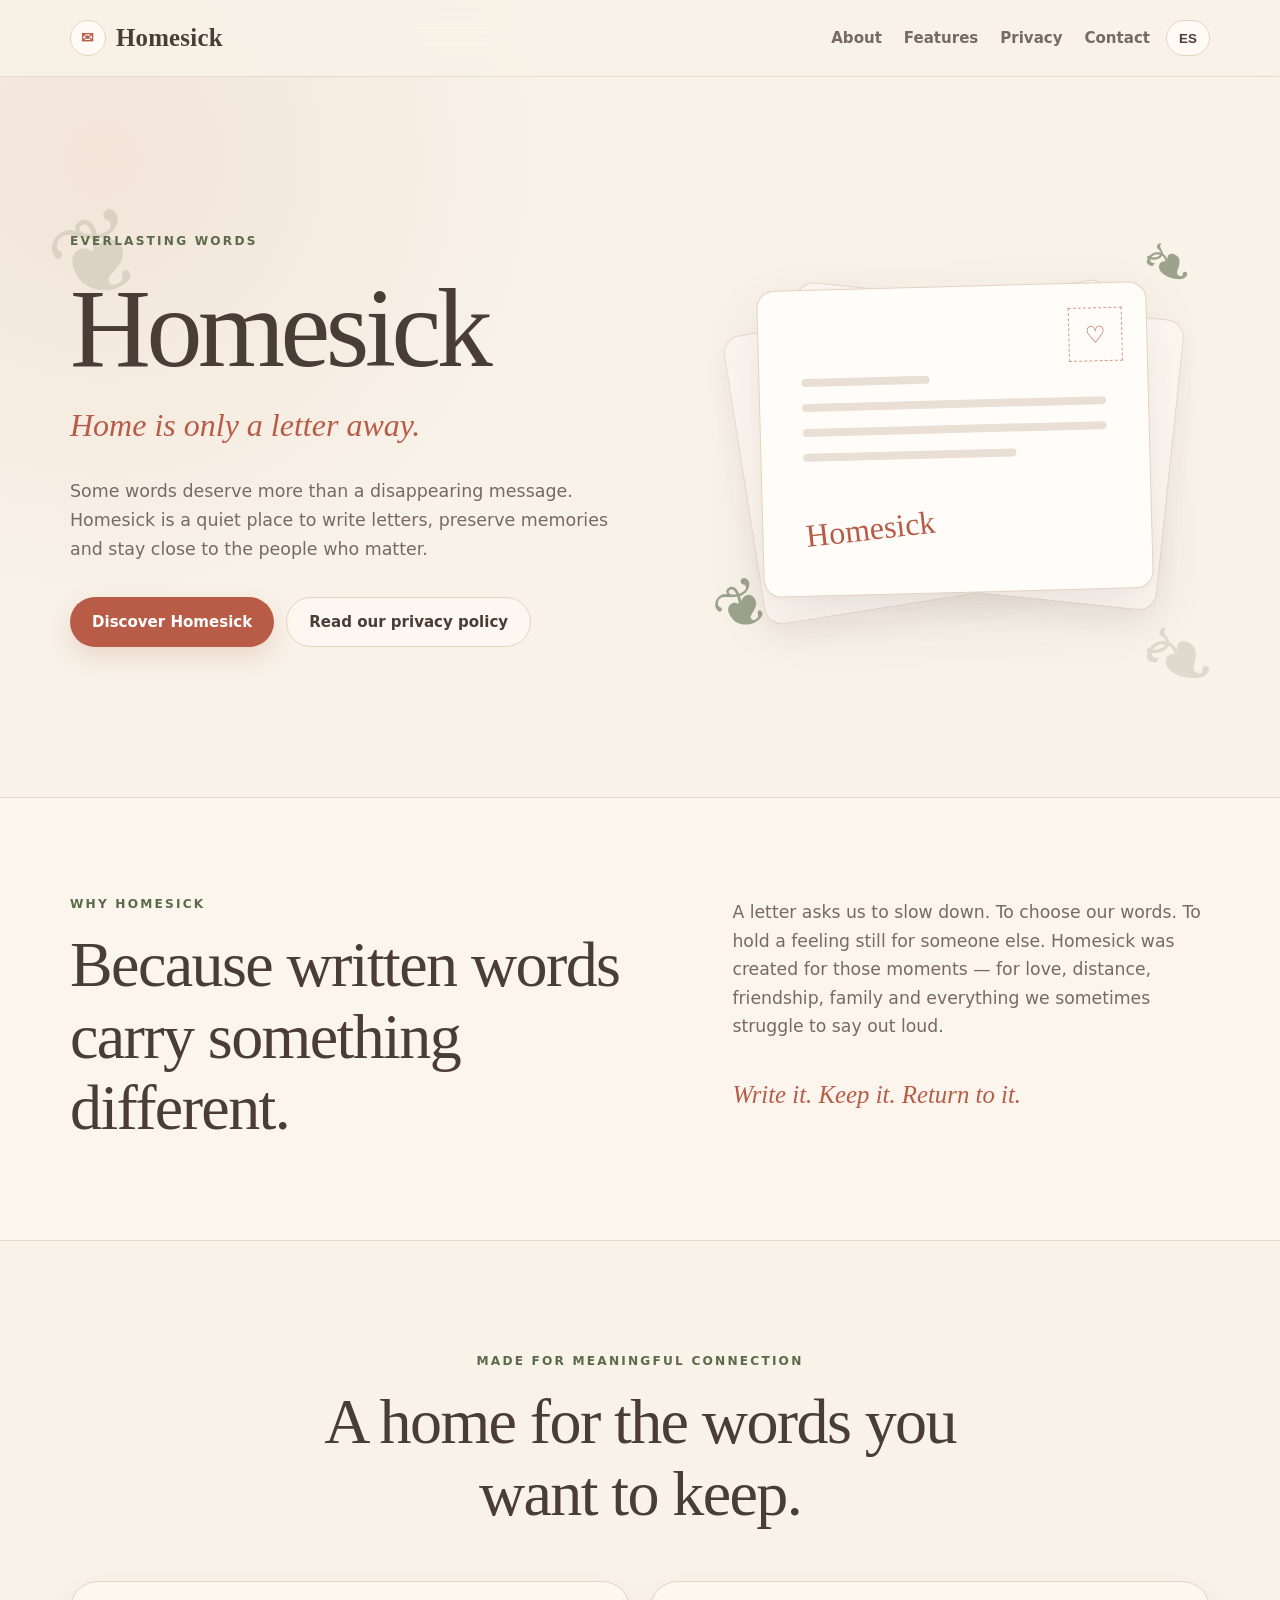
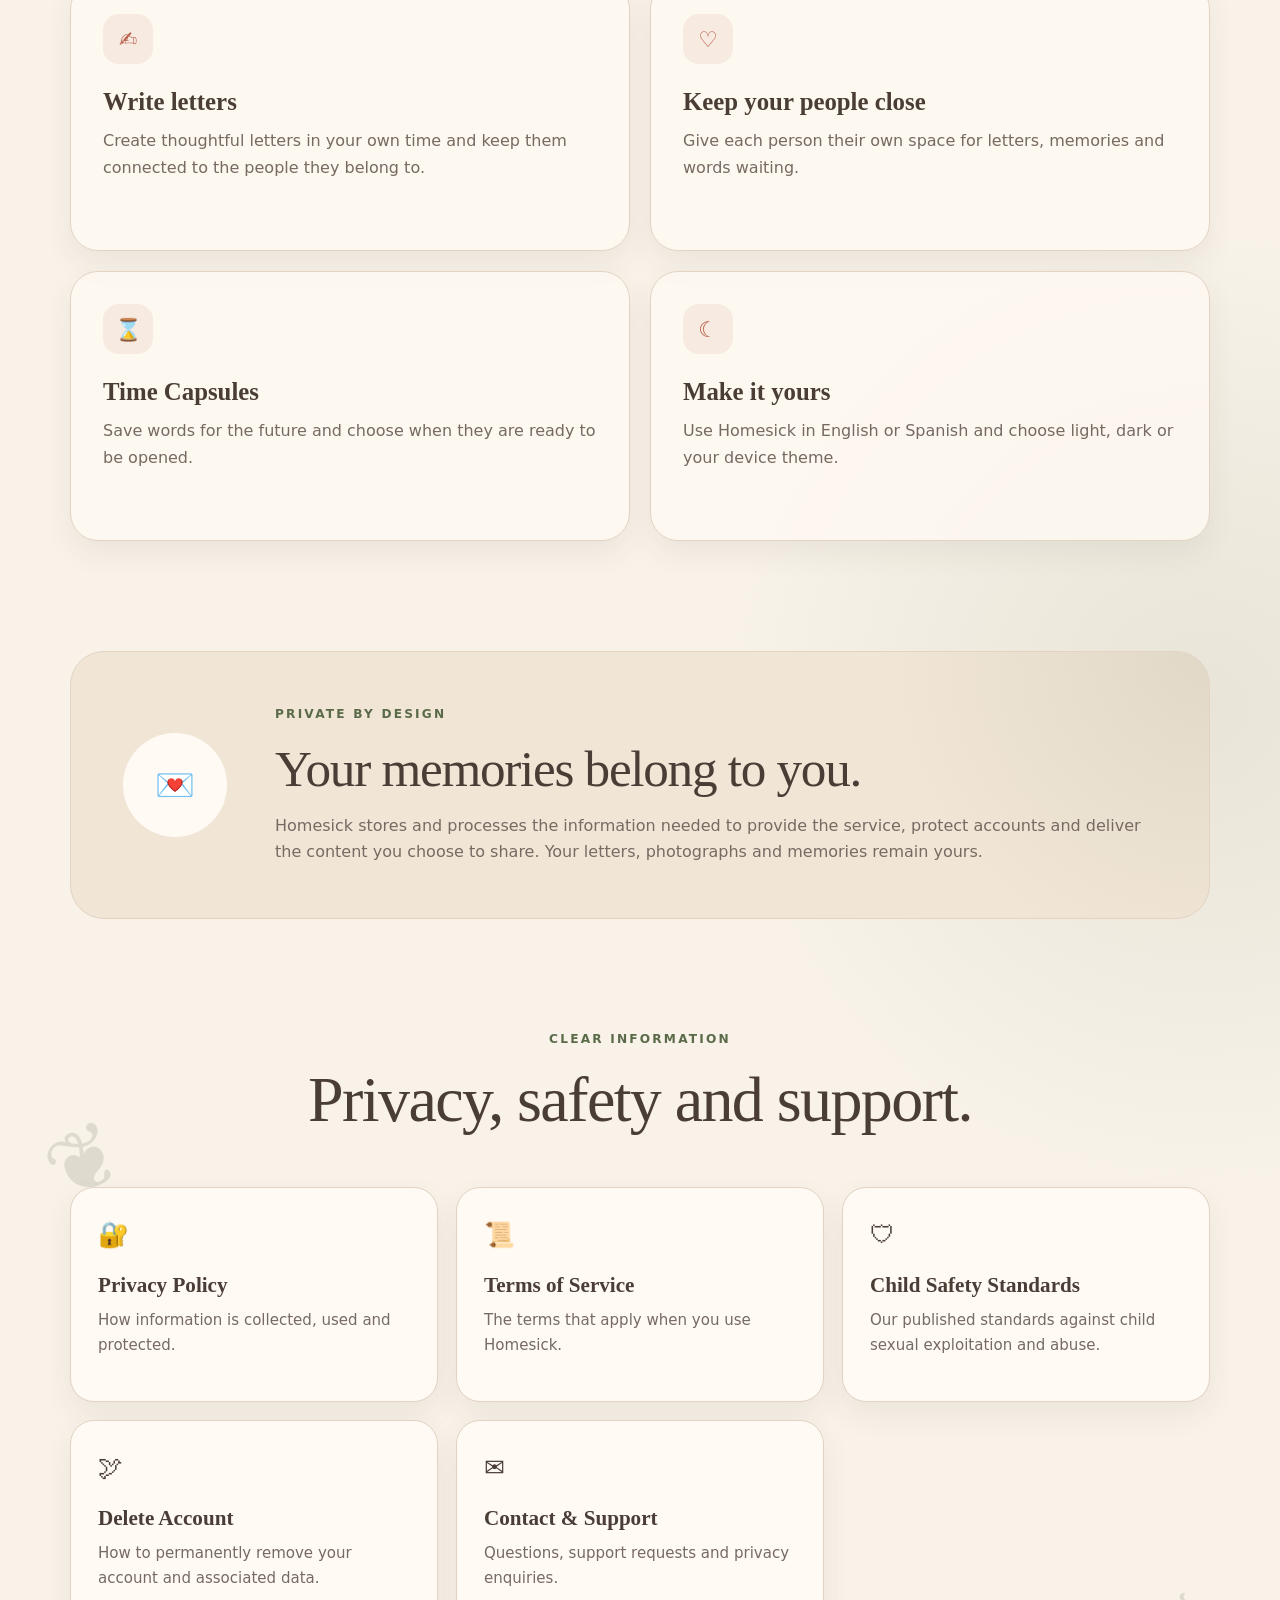
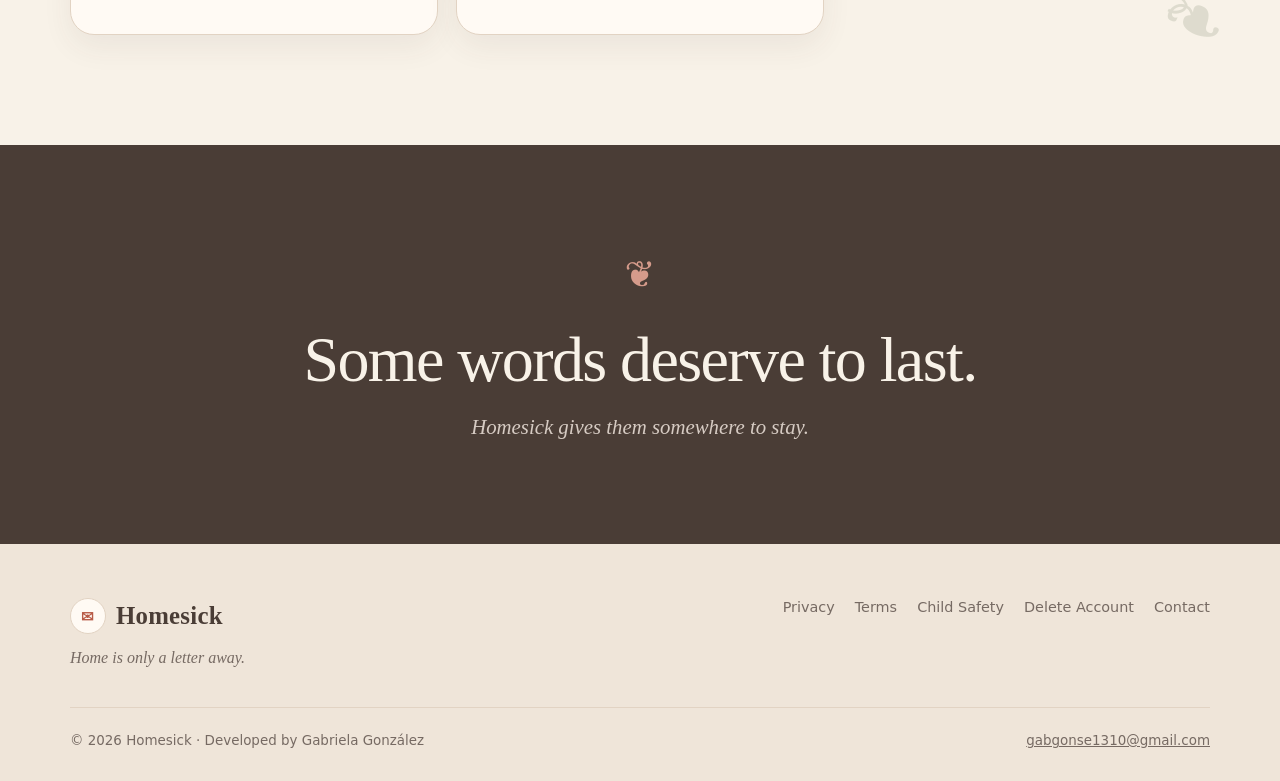
==== commit a8c223dd: "Add files via upload" ====
--- a/index.html
+++ b/index.html
@@ -1,54 +1,278 @@
 <!doctype html>
 <html lang="en">
 <head>
-<meta charset="utf-8"><meta name="viewport" content="width=device-width,initial-scale=1">
-<title>Homesick · Home is only a letter away</title>
-<link rel="stylesheet" href="style.css">
-<script defer src="script.js"></script>
+  <meta charset="utf-8">
+  <meta name="viewport" content="width=device-width, initial-scale=1">
+  <meta name="theme-color" content="#F8F2E8">
+  <meta name="description" content="Homesick is a private letter-writing and time capsule app for meaningful connections. Home is only a letter away.">
+  <title>Homesick · Home is only a letter away</title>
+  <link rel="stylesheet" href="style.css">
+  <script defer src="script.js"></script>
 </head>
 <body>
-<header><div class="wrap nav">
-<a class="brand" href="index.html"><span>Homesick</span><small data-en="Home is only a letter away." data-es="El hogar está a solo una carta de distancia.">Home is only a letter away.</small></a>
-<nav><a href="#about" data-en="About" data-es="Sobre Homesick">About</a><a href="#features" data-en="Features" data-es="Funciones">Features</a><a href="#support" data-en="Support" data-es="Soporte">Support</a></nav>
-<div class="controls"><button id="lang">ES</button><button id="theme" aria-label="Theme">☀</button></div>
-</div></header>
-
-<main>
-<section class="hero botanical"><div class="wrap hero-inner">
-<p class="eyebrow" data-en="Everlasting words" data-es="Palabras que permanecen">Everlasting words</p>
-<h1>Homesick</h1>
-<p class="script" data-en="Home is only a letter away." data-es="El hogar está a solo una carta de distancia.">Home is only a letter away.</p>
-<p class="lead" data-en="A quiet place to write letters, preserve memories and stay close to the people who matter." data-es="Un espacio tranquilo para escribir cartas, guardar recuerdos y sentir cerca a las personas que importan.">A quiet place to write letters, preserve memories and stay close to the people who matter.</p>
-<a class="primary" href="#features" data-en="Discover Homesick" data-es="Descubre Homesick">Discover Homesick</a>
-</div></section>
-
-<section id="about" class="wrap section">
-<p class="eyebrow" data-en="Why Homesick" data-es="Por qué Homesick">Why Homesick</p>
-<h2 data-en="Because written words carry something different." data-es="Porque las palabras escritas llevan algo diferente.">Because written words carry something different.</h2>
-<p class="wide" data-en="A letter asks us to slow down. To choose our words. To hold a feeling still for someone else. Homesick was created for love, distance, friendship, family and everything we sometimes struggle to say out loud." data-es="Una carta nos pide bajar el ritmo. Elegir nuestras palabras. Detener un sentimiento para otra persona. Homesick nació para el amor, la distancia, la amistad, la familia y todo aquello que a veces cuesta decir en voz alta.">A letter asks us to slow down. To choose our words. To hold a feeling still for someone else.</p>
-</section>
-
-<section id="features" class="wrap section">
-<p class="eyebrow" data-en="Made for meaningful connection" data-es="Creado para conexiones que importan">Made for meaningful connection</p>
-<h2 data-en="A home for the words you want to keep." data-es="Un hogar para las palabras que quieres conservar.">A home for the words you want to keep.</h2>
-<div class="cards">
-<article><b>✍</b><h3 data-en="Write letters" data-es="Escribe cartas">Write letters</h3><p data-en="Create thoughtful letters in your own time." data-es="Crea cartas con calma y con tus propias palabras.">Create thoughtful letters in your own time.</p></article>
-<article><b>♡</b><h3 data-en="Keep your people close" data-es="Mantén cerca a tu gente">Keep your people close</h3><p data-en="Give every relationship its own place for memories and words waiting." data-es="Dale a cada vínculo su propio espacio para recuerdos y palabras esperando.">Give every relationship its own place.</p></article>
-<article><b>⌛</b><h3 data-en="Time Capsules" data-es="Cápsulas del tiempo">Time Capsules</h3><p data-en="Save words for the future and choose when they are ready to be opened." data-es="Guarda palabras para el futuro y elige cuándo estarán listas para ser abiertas.">Save words for the future.</p></article>
-</div>
-</section>
-
-<section id="support" class="support botanical"><div class="wrap">
-<p class="eyebrow" data-en="Clear information" data-es="Información clara">Clear information</p>
-<h2 data-en="Privacy, safety and support." data-es="Privacidad, seguridad y soporte.">Privacy, safety and support.</h2>
-<p class="support-intro" data-en="Find policies and help for Homesick." data-es="Encuentra políticas y ayuda para Homesick.">Find policies and help for Homesick.</p>
-<div class="support-grid">
-<a class="support-card" href="privacy.html"><span>🔐</span><h3 data-en="Privacy Policy" data-es="Política de Privacidad">Privacy Policy</h3><p data-en="Learn how we collect, use and protect your information." data-es="Descubre cómo recopilamos, usamos y protegemos tu información.">Learn how we collect, use and protect your information.</p><em data-en="View Privacy Policy →" data-es="Ver Política de Privacidad →">View Privacy Policy →</em></a>
-<a class="support-card" href="terms.html"><span>📜</span><h3 data-en="Terms of Service" data-es="Términos de Servicio">Terms of Service</h3><p data-en="Read the terms that apply when you use Homesick." data-es="Lee los términos que se aplican cuando usas Homesick.">Read the terms that apply when you use Homesick.</p><em data-en="View Terms →" data-es="Ver Términos →">View Terms →</em></a>
-<a class="support-card" href="child-safety.html"><span>🛡</span><h3 data-en="Child Safety Standards" data-es="Estándares de Seguridad Infantil">Child Safety Standards</h3><p data-en="Our published standards against child sexual exploitation and abuse." data-es="Nuestros estándares contra la explotación y el abuso sexual infantil.">Our published standards against child sexual exploitation and abuse.</p><em data-en="View Standards →" data-es="Ver Estándares →">View Standards →</em></a>
-<a class="support-card" href="delete-account.html"><span>🕊</span><h3 data-en="Delete Account" data-es="Eliminar Cuenta">Delete Account</h3><p data-en="Learn how to permanently remove your account and associated data." data-es="Aprende cómo eliminar permanentemente tu cuenta y los datos asociados.">Learn how to permanently remove your account.</p><em data-en="Delete My Account →" data-es="Eliminar Mi Cuenta →">Delete My Account →</em></a>
-<a class="support-card" href="contact.html"><span>✉</span><h3 data-en="Contact & Support" data-es="Contacto y Soporte">Contact & Support</h3><p data-en="Questions, support requests and privacy enquiries." data-es="Preguntas, solicitudes de soporte e inquietudes sobre privacidad.">Questions, support requests and privacy enquiries.</p><em data-en="Contact Us →" data-es="Contáctanos →">Contact Us →</em></a>
-</div></div></section>
-</main>
-<footer><div class="wrap">♥ <span data-en="Made with care for the moments that matter." data-es="Hecho con cariño para los momentos que importan.">Made with care for the moments that matter.</span> · © 2026 Homesick · Gabriela González</div></footer>
-</body></html>+  <header class="site-header">
+    <div class="wrapper nav">
+      <a class="brand" href="index.html" aria-label="Homesick home">
+        <span class="brand-mark" aria-hidden="true">✉</span>
+        <span>Homesick</span>
+      </a>
+
+      <div class="nav-actions">
+        <nav class="nav-links" aria-label="Main navigation">
+          <a href="#about" data-en="About" data-es="Sobre Homesick">About</a>
+          <a href="#features" data-en="Features" data-es="Funciones">Features</a>
+          <a href="#privacy" data-en="Privacy" data-es="Privacidad">Privacy</a>
+          <a href="contact.html" data-en="Contact" data-es="Contacto">Contact</a>
+        </nav>
+
+        <button class="language-toggle" id="languageToggle" type="button" aria-label="Switch language">
+          <span id="languageLabel">ES</span>
+        </button>
+      </div>
+    </div>
+  </header>
+
+  <main>
+    <section class="hero wrapper">
+      <div class="hero-copy">
+        <p class="eyebrow" data-en="Everlasting words" data-es="Palabras que permanecen">
+          Everlasting words
+        </p>
+
+        <h1>Homesick</h1>
+
+        <p class="tagline"
+           data-en="Home is only a letter away."
+           data-es="El hogar está a solo una carta de distancia.">
+          Home is only a letter away.
+        </p>
+
+        <p class="lead"
+           data-en="Some words deserve more than a disappearing message. Homesick is a quiet place to write letters, preserve memories and stay close to the people who matter."
+           data-es="Algunas palabras merecen más que un mensaje que desaparece. Homesick es un espacio tranquilo para escribir cartas, guardar recuerdos y sentir cerca a las personas que importan.">
+          Some words deserve more than a disappearing message. Homesick is a quiet place to write letters, preserve memories and stay close to the people who matter.
+        </p>
+
+        <div class="hero-actions">
+          <a class="button primary" href="#features"
+             data-en="Discover Homesick"
+             data-es="Descubre Homesick">
+            Discover Homesick
+          </a>
+          <a class="button secondary" href="privacy.html"
+             data-en="Read our privacy policy"
+             data-es="Lee nuestra política de privacidad">
+            Read our privacy policy
+          </a>
+        </div>
+      </div>
+
+      <div class="hero-art" aria-hidden="true">
+        <div class="letter-stack letter-back"></div>
+        <div class="letter-stack letter-mid"></div>
+        <div class="letter-card">
+          <div class="stamp">♡</div>
+          <div class="letter-line short"></div>
+          <div class="letter-line"></div>
+          <div class="letter-line"></div>
+          <div class="letter-line medium"></div>
+          <div class="signature">Homesick</div>
+        </div>
+        <span class="sprig sprig-one">❦</span>
+        <span class="sprig sprig-two">❧</span>
+      </div>
+    </section>
+
+    <section class="story-section" id="about">
+      <div class="wrapper story-grid">
+        <div class="section-heading">
+          <p class="eyebrow" data-en="Why Homesick" data-es="Por qué Homesick">Why Homesick</p>
+          <h2 data-en="Because written words carry something different."
+              data-es="Porque las palabras escritas llevan algo diferente.">
+            Because written words carry something different.
+          </h2>
+        </div>
+
+        <div class="story-copy">
+          <p data-en="A letter asks us to slow down. To choose our words. To hold a feeling still for someone else. Homesick was created for those moments — for love, distance, friendship, family and everything we sometimes struggle to say out loud."
+             data-es="Una carta nos pide bajar el ritmo. Elegir nuestras palabras. Detener un sentimiento por un momento para otra persona. Homesick nació para esos instantes: para el amor, la distancia, la amistad, la familia y todo aquello que a veces cuesta decir en voz alta.">
+            A letter asks us to slow down. To choose our words. To hold a feeling still for someone else. Homesick was created for those moments — for love, distance, friendship, family and everything we sometimes struggle to say out loud.
+          </p>
+          <p class="quote"
+             data-en="Write it. Keep it. Return to it."
+             data-es="Escríbelo. Guárdalo. Vuelve a él.">
+            Write it. Keep it. Return to it.
+          </p>
+        </div>
+      </div>
+    </section>
+
+    <section class="features wrapper" id="features">
+      <div class="section-heading centered">
+        <p class="eyebrow" data-en="Made for meaningful connection" data-es="Creado para conexiones que importan">
+          Made for meaningful connection
+        </p>
+        <h2 data-en="A home for the words you want to keep."
+            data-es="Un hogar para las palabras que quieres conservar.">
+          A home for the words you want to keep.
+        </h2>
+      </div>
+
+      <div class="feature-grid">
+        <article class="feature-card">
+          <div class="feature-icon">✍</div>
+          <h3 data-en="Write letters" data-es="Escribe cartas">Write letters</h3>
+          <p data-en="Create thoughtful letters in your own time and keep them connected to the people they belong to."
+             data-es="Crea cartas con calma y mantenlas vinculadas a las personas a quienes pertenecen.">
+            Create thoughtful letters in your own time and keep them connected to the people they belong to.
+          </p>
+        </article>
+
+        <article class="feature-card">
+          <div class="feature-icon">♡</div>
+          <h3 data-en="Keep your people close" data-es="Mantén cerca a tu gente">Keep your people close</h3>
+          <p data-en="Give each person their own space for letters, memories and words waiting."
+             data-es="Dale a cada persona su propio espacio para cartas, recuerdos y palabras esperando.">
+            Give each person their own space for letters, memories and words waiting.
+          </p>
+        </article>
+
+        <article class="feature-card">
+          <div class="feature-icon">⌛</div>
+          <h3 data-en="Time Capsules" data-es="Cápsulas del tiempo">Time Capsules</h3>
+          <p data-en="Save words for the future and choose when they are ready to be opened."
+             data-es="Guarda palabras para el futuro y elige cuándo estarán listas para ser abiertas.">
+            Save words for the future and choose when they are ready to be opened.
+          </p>
+        </article>
+
+        <article class="feature-card">
+          <div class="feature-icon">☾</div>
+          <h3 data-en="Make it yours" data-es="Hazlo tuyo">Make it yours</h3>
+          <p data-en="Use Homesick in English or Spanish and choose light, dark or your device theme."
+             data-es="Usa Homesick en inglés o español y elige tema claro, oscuro o el de tu dispositivo.">
+            Use Homesick in English or Spanish and choose light, dark or your device theme.
+          </p>
+        </article>
+      </div>
+    </section>
+
+    <section class="keepsake-section">
+      <div class="wrapper keepsake-card">
+        <div class="keepsake-mark" aria-hidden="true">💌</div>
+        <div>
+          <p class="eyebrow" data-en="Private by design" data-es="Privado por diseño">Private by design</p>
+          <h2 data-en="Your memories belong to you."
+              data-es="Tus recuerdos te pertenecen.">
+            Your memories belong to you.
+          </h2>
+          <p data-en="Homesick stores and processes the information needed to provide the service, protect accounts and deliver the content you choose to share. Your letters, photographs and memories remain yours."
+             data-es="Homesick almacena y procesa la información necesaria para prestar el servicio, proteger las cuentas y entregar el contenido que decides compartir. Tus cartas, fotografías y recuerdos siguen siendo tuyos.">
+            Homesick stores and processes the information needed to provide the service, protect accounts and deliver the content you choose to share. Your letters, photographs and memories remain yours.
+          </p>
+        </div>
+      </div>
+    </section>
+
+    <section class="legal wrapper" id="privacy">
+      <div class="section-heading centered">
+        <p class="eyebrow" data-en="Clear information" data-es="Información clara">Clear information</p>
+        <h2 data-en="Privacy, safety and support."
+            data-es="Privacidad, seguridad y soporte.">
+          Privacy, safety and support.
+        </h2>
+      </div>
+
+      <div class="legal-grid">
+        <a class="legal-card" href="privacy.html">
+          <span class="legal-icon">🔐</span>
+          <h3 data-en="Privacy Policy" data-es="Política de Privacidad">Privacy Policy</h3>
+          <p data-en="How information is collected, used and protected."
+             data-es="Cómo se recopila, utiliza y protege la información.">
+            How information is collected, used and protected.
+          </p>
+        </a>
+
+        <a class="legal-card" href="terms.html">
+          <span class="legal-icon">📜</span>
+          <h3 data-en="Terms of Service" data-es="Términos de Servicio">Terms of Service</h3>
+          <p data-en="The terms that apply when you use Homesick."
+             data-es="Las condiciones que se aplican al usar Homesick.">
+            The terms that apply when you use Homesick.
+          </p>
+        </a>
+
+        <a class="legal-card" href="child-safety.html">
+          <span class="legal-icon">🛡</span>
+          <h3 data-en="Child Safety Standards" data-es="Estándares de Seguridad Infantil">Child Safety Standards</h3>
+          <p data-en="Our published standards against child sexual exploitation and abuse."
+             data-es="Nuestros estándares publicados contra la explotación y el abuso sexual infantil.">
+            Our published standards against child sexual exploitation and abuse.
+          </p>
+        </a>
+
+        <a class="legal-card" href="delete-account.html">
+          <span class="legal-icon">🕊</span>
+          <h3 data-en="Delete Account" data-es="Eliminar Cuenta">Delete Account</h3>
+          <p data-en="How to permanently remove your account and associated data."
+             data-es="Cómo eliminar de forma permanente tu cuenta y los datos asociados.">
+            How to permanently remove your account and associated data.
+          </p>
+        </a>
+
+        <a class="legal-card" href="contact.html">
+          <span class="legal-icon">✉</span>
+          <h3 data-en="Contact & Support" data-es="Contacto y Soporte">Contact & Support</h3>
+          <p data-en="Questions, support requests and privacy enquiries."
+             data-es="Consultas, solicitudes de soporte y preguntas sobre privacidad.">
+            Questions, support requests and privacy enquiries.
+          </p>
+        </a>
+      </div>
+    </section>
+
+    <section class="closing">
+      <div class="wrapper closing-inner">
+        <span class="closing-flower" aria-hidden="true">❦</span>
+        <h2 data-en="Some words deserve to last."
+            data-es="Algunas palabras merecen permanecer.">
+          Some words deserve to last.
+        </h2>
+        <p data-en="Homesick gives them somewhere to stay."
+           data-es="Homesick les da un lugar donde quedarse.">
+          Homesick gives them somewhere to stay.
+        </p>
+      </div>
+    </section>
+  </main>
+
+  <footer>
+    <div class="wrapper footer-grid">
+      <div>
+        <a class="brand footer-brand" href="index.html">
+          <span class="brand-mark" aria-hidden="true">✉</span>
+          <span>Homesick</span>
+        </a>
+        <p class="footer-tagline"
+           data-en="Home is only a letter away."
+           data-es="El hogar está a solo una carta de distancia.">
+          Home is only a letter away.
+        </p>
+      </div>
+
+      <div class="footer-links">
+        <a href="privacy.html" data-en="Privacy" data-es="Privacidad">Privacy</a>
+        <a href="terms.html" data-en="Terms" data-es="Términos">Terms</a>
+        <a href="child-safety.html" data-en="Child Safety" data-es="Seguridad Infantil">Child Safety</a>
+        <a href="delete-account.html" data-en="Delete Account" data-es="Eliminar Cuenta">Delete Account</a>
+        <a href="contact.html" data-en="Contact" data-es="Contacto">Contact</a>
+      </div>
+    </div>
+
+    <div class="wrapper copyright">
+      <p>© 2026 Homesick · Developed by Gabriela González</p>
+      <a href="mailto:gabgonse1310@gmail.com">gabgonse1310@gmail.com</a>
+    </div>
+  </footer>
+</body>
+</html>
--- a/style.css
+++ b/style.css
@@ -1,4 +1,600 @@
-:root{--bg:#f8f2e8;--paper:#fffaf4;--ink:#49372e;--muted:#766a63;--accent:#b85b47;--green:#667356;--line:#decdb8;--shadow:0 18px 45px #4a3d3618}
-*{box-sizing:border-box}html{scroll-behavior:smooth}body{margin:0;background:var(--bg);color:var(--ink);font-family:Arial,sans-serif;line-height:1.55}.wrap{width:min(1160px,calc(100% - 36px));margin:auto}header{position:sticky;top:0;z-index:20;background:#f8f2e8e8;backdrop-filter:blur(14px);border-bottom:1px solid var(--line)}.nav{min-height:76px;display:flex;align-items:center;justify-content:space-between;gap:25px}.brand{text-decoration:none;color:var(--ink);font-family:Georgia,serif;font-style:italic;font-size:30px}.brand small{display:block;font:italic 12px Georgia,serif;color:var(--muted)}nav{display:flex;gap:28px}nav a{text-decoration:none;color:var(--ink)}.controls{display:flex;gap:8px}.controls button{border:1px solid var(--line);background:var(--paper);color:var(--ink);border-radius:999px;padding:9px 14px;cursor:pointer}.botanical{background-image:linear-gradient(90deg,#f8f2e8df,#f8f2e8b8),url('assets/botanical-light.jpg');background-size:cover;background-position:center}.hero{min-height:610px;display:grid;place-items:center;text-align:center}.hero-inner{max-width:780px}.eyebrow{text-transform:uppercase;letter-spacing:.18em;color:var(--green);font-weight:bold;font-size:12px}h1,h2,h3{font-family:Georgia,serif}h1{font-size:clamp(64px,10vw,112px);margin:0;font-weight:500}h2{font-size:clamp(38px,5vw,62px);margin:5px 0 18px}.script{font:italic 28px Georgia,serif;color:var(--accent)}.lead,.wide{font-size:18px;color:var(--muted);max-width:800px}.primary{display:inline-block;margin-top:18px;padding:14px 24px;background:var(--accent);color:#fff;text-decoration:none;border-radius:999px}.section{padding:90px 0}.cards{display:grid;grid-template-columns:repeat(3,1fr);gap:18px;margin-top:35px}.cards article,.support-card{background:var(--paper);border:1px solid var(--line);border-radius:25px;padding:28px;box-shadow:var(--shadow)}.cards b{font-size:28px;color:var(--accent)}.cards p,.support-card p{color:var(--muted)}.support{padding:95px 0;text-align:center}.support-grid{display:grid;grid-template-columns:repeat(3,1fr);gap:18px;margin-top:38px}.support-card{text-align:left;text-decoration:none;color:var(--ink);transition:.18s}.support-card:hover{transform:translateY(-4px)}.support-card span{font-size:30px}.support-card em{display:inline-block;margin-top:12px;color:var(--green);font-style:normal;font-weight:bold}.support-intro{color:var(--muted)}footer{padding:35px 0;text-align:center;background:#efe5d9;color:var(--muted)}
-body.dark{--bg:#13241e;--paper:#1c3028;--ink:#f3e7d3;--muted:#d5c9b5;--accent:#dc8d78;--green:#b2b68b;--line:#596348;--shadow:0 18px 45px #0005}body.dark header{background:#13241eee}body.dark .botanical{background-image:linear-gradient(90deg,#13241edc,#13241ebd),url('assets/botanical-dark.jpg')}body.dark footer{background:#0d1c17}body.dark .primary{color:#24120e}
-@media(max-width:850px){nav{display:none}.cards,.support-grid{grid-template-columns:1fr}.hero{min-height:520px}.section{padding:65px 0}}+:root {
+  --cream: #f8f2e8;
+  --paper: #fffaf4;
+  --warm-paper: #f1e6d6;
+  --ink: #4a3d36;
+  --soft-ink: #766a63;
+  --terracotta: #b85b47;
+  --terracotta-soft: #d59b8b;
+  --olive: #5b6b4a;
+  --border: #e2d3c3;
+  --shadow: 0 24px 60px rgba(74, 61, 54, 0.10);
+  --shadow-soft: 0 12px 30px rgba(74, 61, 54, 0.07);
+  --radius: 28px;
+  --display: Georgia, "Times New Roman", serif;
+  --body: Inter, ui-sans-serif, system-ui, -apple-system, BlinkMacSystemFont, "Segoe UI", sans-serif;
+}
+
+* { box-sizing: border-box; }
+html { scroll-behavior: smooth; }
+
+body {
+  margin: 0;
+  background:
+    radial-gradient(circle at 8% 4%, rgba(184, 91, 71, .09), transparent 28rem),
+    radial-gradient(circle at 94% 58%, rgba(91, 107, 74, .10), transparent 30rem),
+    var(--cream);
+  color: var(--ink);
+  font-family: var(--body);
+  line-height: 1.65;
+}
+
+a { color: inherit; }
+.wrapper { width: min(1140px, calc(100% - 40px)); margin: 0 auto; }
+
+.site-header {
+  position: sticky;
+  top: 0;
+  z-index: 50;
+  border-bottom: 1px solid rgba(226, 211, 195, .72);
+  background: rgba(248, 242, 232, .88);
+  backdrop-filter: blur(18px);
+  -webkit-backdrop-filter: blur(18px);
+}
+
+.nav {
+  min-height: 76px;
+  display: flex;
+  align-items: center;
+  justify-content: space-between;
+  gap: 24px;
+}
+
+.brand {
+  display: inline-flex;
+  align-items: center;
+  gap: 10px;
+  text-decoration: none;
+  font-family: var(--display);
+  font-size: 1.55rem;
+  font-weight: 600;
+  letter-spacing: .01em;
+}
+
+.brand-mark {
+  width: 36px;
+  height: 36px;
+  display: inline-grid;
+  place-items: center;
+  border: 1px solid var(--border);
+  border-radius: 50%;
+  background: var(--paper);
+  color: var(--terracotta);
+  font-size: .95rem;
+}
+
+.nav-actions {
+  display: flex;
+  align-items: center;
+  gap: 16px;
+}
+
+.nav-links {
+  display: flex;
+  align-items: center;
+  gap: 22px;
+}
+
+.nav-links a {
+  text-decoration: none;
+  color: var(--soft-ink);
+  font-size: .94rem;
+  font-weight: 560;
+}
+
+.nav-links a:hover { color: var(--terracotta); }
+
+.language-toggle {
+  width: 44px;
+  height: 36px;
+  border: 1px solid var(--border);
+  border-radius: 999px;
+  background: var(--paper);
+  color: var(--ink);
+  font-weight: 750;
+  cursor: pointer;
+}
+
+.hero {
+  min-height: 720px;
+  padding: 96px 0 92px;
+  display: grid;
+  grid-template-columns: 1.04fr .96fr;
+  gap: 78px;
+  align-items: center;
+}
+
+.eyebrow {
+  margin: 0 0 15px;
+  color: var(--olive);
+  text-transform: uppercase;
+  letter-spacing: .18em;
+  font-size: .76rem;
+  font-weight: 800;
+}
+
+h1, h2, h3 {
+  font-family: var(--display);
+  line-height: 1.12;
+  color: var(--ink);
+}
+
+h1 {
+  margin: 0;
+  font-size: clamp(4.2rem, 9vw, 7rem);
+  font-weight: 500;
+  letter-spacing: -.04em;
+}
+
+h2 {
+  margin: 0;
+  font-size: clamp(2.45rem, 5vw, 4.1rem);
+  font-weight: 520;
+  letter-spacing: -.025em;
+}
+
+h3 {
+  margin: 0;
+  font-size: 1.55rem;
+  font-weight: 600;
+}
+
+.tagline {
+  margin: 8px 0 25px;
+  color: var(--terracotta);
+  font-family: var(--display);
+  font-style: italic;
+  font-size: clamp(1.55rem, 3vw, 2rem);
+}
+
+.lead {
+  max-width: 650px;
+  margin: 0;
+  color: var(--soft-ink);
+  font-size: 1.09rem;
+}
+
+.hero-actions {
+  display: flex;
+  flex-wrap: wrap;
+  gap: 12px;
+  margin-top: 34px;
+}
+
+.button {
+  display: inline-flex;
+  align-items: center;
+  justify-content: center;
+  min-height: 50px;
+  padding: 0 22px;
+  border-radius: 999px;
+  text-decoration: none;
+  font-size: .94rem;
+  font-weight: 750;
+}
+
+.button.primary {
+  background: var(--terracotta);
+  color: white;
+  box-shadow: 0 10px 24px rgba(184, 91, 71, .18);
+}
+
+.button.primary:hover { transform: translateY(-2px); }
+
+.button.secondary {
+  border: 1px solid var(--border);
+  background: rgba(255, 250, 244, .65);
+}
+
+.hero-art {
+  position: relative;
+  min-height: 470px;
+  display: grid;
+  place-items: center;
+}
+
+.letter-stack {
+  position: absolute;
+  width: min(390px, 88%);
+  height: 292px;
+  border: 1px solid var(--border);
+  border-radius: 18px;
+  background: var(--paper);
+  box-shadow: var(--shadow-soft);
+}
+
+.letter-back { transform: rotate(-9deg) translate(-20px, 10px); opacity: .68; }
+.letter-mid { transform: rotate(6deg) translate(22px, 5px); opacity: .78; }
+
+.letter-card {
+  position: relative;
+  width: min(390px, 88%);
+  min-height: 300px;
+  padding: 46px 42px;
+  border: 1px solid var(--border);
+  border-radius: 18px;
+  background:
+    linear-gradient(rgba(255,255,255,.42), rgba(255,255,255,.42)),
+    var(--paper);
+  box-shadow: var(--shadow);
+  transform: rotate(-1.5deg);
+}
+
+.stamp {
+  position: absolute;
+  top: 24px;
+  right: 24px;
+  width: 54px;
+  height: 54px;
+  display: grid;
+  place-items: center;
+  border: 1px dashed var(--terracotta-soft);
+  color: var(--terracotta);
+  font-family: var(--display);
+  font-size: 1.45rem;
+}
+
+.letter-line {
+  height: 8px;
+  margin: 17px 0;
+  border-radius: 99px;
+  background: #eadfd5;
+}
+.letter-line.short { width: 42%; margin-top: 42px; }
+.letter-line.medium { width: 70%; }
+
+.signature {
+  margin-top: 35px;
+  color: var(--terracotta);
+  font-family: "Brush Script MT", "Segoe Script", cursive;
+  font-size: 2rem;
+  transform: rotate(-5deg);
+}
+
+.sprig {
+  position: absolute;
+  z-index: 4;
+  color: var(--olive);
+  font-size: 4rem;
+  opacity: .58;
+}
+.sprig-one { bottom: 14px; left: 3%; transform: rotate(-35deg); }
+.sprig-two { top: 8px; right: 3%; transform: rotate(30deg); }
+
+.story-section {
+  padding: 96px 0;
+  border-top: 1px solid rgba(226, 211, 195, .78);
+  border-bottom: 1px solid rgba(226, 211, 195, .78);
+  background: rgba(255, 250, 244, .50);
+}
+
+.story-grid {
+  display: grid;
+  grid-template-columns: 1fr .82fr;
+  gap: 80px;
+  align-items: start;
+}
+
+.story-copy {
+  color: var(--soft-ink);
+  font-size: 1.08rem;
+}
+
+.story-copy p:first-child { margin-top: 4px; }
+.quote {
+  margin-top: 34px;
+  color: var(--terracotta);
+  font-family: var(--display);
+  font-size: 1.55rem;
+  font-style: italic;
+}
+
+.features { padding: 110px 0; }
+.section-heading { max-width: 700px; }
+.section-heading.centered { margin: 0 auto 52px; text-align: center; }
+
+.feature-grid {
+  display: grid;
+  grid-template-columns: repeat(2, 1fr);
+  gap: 20px;
+}
+
+.feature-card {
+  min-height: 270px;
+  padding: 32px;
+  border: 1px solid var(--border);
+  border-radius: var(--radius);
+  background: rgba(255, 250, 244, .76);
+  box-shadow: var(--shadow-soft);
+}
+
+.feature-icon {
+  width: 50px;
+  height: 50px;
+  display: grid;
+  place-items: center;
+  margin-bottom: 24px;
+  border-radius: 16px;
+  background: rgba(184, 91, 71, .09);
+  color: var(--terracotta);
+  font-size: 1.35rem;
+}
+
+.feature-card p {
+  margin: 12px 0 0;
+  color: var(--soft-ink);
+}
+
+.keepsake-section { padding: 0 0 110px; }
+
+.keepsake-card {
+  display: grid;
+  grid-template-columns: 120px 1fr;
+  gap: 32px;
+  align-items: center;
+  padding: 52px;
+  border: 1px solid var(--border);
+  border-radius: 34px;
+  background:
+    radial-gradient(circle at top right, rgba(91, 107, 74, .11), transparent 20rem),
+    var(--warm-paper);
+}
+
+.keepsake-mark {
+  width: 104px;
+  height: 104px;
+  display: grid;
+  place-items: center;
+  border-radius: 50%;
+  background: var(--paper);
+  font-size: 2rem;
+}
+
+.keepsake-card h2 { font-size: clamp(2.1rem, 4vw, 3.2rem); }
+.keepsake-card p:last-child { margin-bottom: 0; color: var(--soft-ink); }
+
+.legal { padding: 0 0 110px; }
+
+.legal-grid {
+  display: grid;
+  grid-template-columns: repeat(3, 1fr);
+  gap: 18px;
+}
+
+.legal-card {
+  min-height: 215px;
+  padding: 27px;
+  border: 1px solid var(--border);
+  border-radius: 24px;
+  background: var(--paper);
+  text-decoration: none;
+  box-shadow: var(--shadow-soft);
+  transition: transform .18s ease, box-shadow .18s ease;
+}
+
+.legal-card:hover {
+  transform: translateY(-4px);
+  box-shadow: var(--shadow);
+}
+
+.legal-icon { display: block; margin-bottom: 18px; font-size: 1.55rem; }
+.legal-card h3 { font-size: 1.32rem; }
+.legal-card p { margin: 10px 0 0; color: var(--soft-ink); font-size: .94rem; }
+
+.closing {
+  padding: 100px 0;
+  background: var(--ink);
+  color: var(--cream);
+  text-align: center;
+}
+
+.closing h2 { color: var(--cream); }
+.closing p { margin: 14px 0 0; color: #d6cbc3; font-family: var(--display); font-size: 1.3rem; font-style: italic; }
+.closing-flower { display: inline-block; margin-bottom: 18px; color: var(--terracotta-soft); font-size: 2.3rem; }
+
+footer {
+  padding: 52px 0 28px;
+  background: #efe5d9;
+  color: var(--soft-ink);
+}
+
+.footer-grid {
+  display: flex;
+  justify-content: space-between;
+  gap: 40px;
+  align-items: flex-start;
+}
+
+.footer-brand { color: var(--ink); }
+.footer-tagline { margin: 8px 0 0; font-family: var(--display); font-style: italic; }
+
+.footer-links {
+  display: flex;
+  flex-wrap: wrap;
+  justify-content: flex-end;
+  gap: 12px 20px;
+  max-width: 520px;
+}
+
+.footer-links a {
+  text-decoration: none;
+  font-size: .9rem;
+}
+
+.copyright {
+  margin-top: 36px;
+  padding-top: 22px;
+  border-top: 1px solid var(--border);
+  display: flex;
+  justify-content: space-between;
+  gap: 20px;
+  font-size: .84rem;
+}
+
+.copyright p { margin: 0; }
+
+@media (prefers-color-scheme: dark) {
+  :root {
+    --cream: #1e1a18;
+    --paper: #2a2421;
+    --warm-paper: #332c28;
+    --ink: #f5ede4;
+    --soft-ink: #d4c7bd;
+    --terracotta: #e59a87;
+    --terracotta-soft: #d9a293;
+    --olive: #a7b492;
+    --border: #4b403a;
+    --shadow: 0 24px 60px rgba(0,0,0,.25);
+    --shadow-soft: 0 12px 30px rgba(0,0,0,.18);
+  }
+
+  body {
+    background:
+      radial-gradient(circle at 8% 4%, rgba(229, 154, 135, .08), transparent 28rem),
+      radial-gradient(circle at 94% 58%, rgba(167, 180, 146, .08), transparent 30rem),
+      var(--cream);
+  }
+
+  .site-header { background: rgba(30, 26, 24, .88); }
+  .button.primary { color: #351812; }
+  .letter-line { background: #4b403a; }
+  .story-section { background: rgba(42, 36, 33, .58); }
+  .feature-card { background: rgba(42, 36, 33, .78); }
+  footer { background: #211c1a; }
+}
+
+@media (max-width: 900px) {
+  .nav-links { display: none; }
+  .hero {
+    min-height: auto;
+    grid-template-columns: 1fr;
+    gap: 48px;
+    padding: 70px 0 80px;
+  }
+  .hero-copy { text-align: center; }
+  .lead { margin: 0 auto; }
+  .hero-actions { justify-content: center; }
+  .story-grid { grid-template-columns: 1fr; gap: 34px; }
+  .feature-grid { grid-template-columns: 1fr; }
+  .legal-grid { grid-template-columns: repeat(2, 1fr); }
+}
+
+@media (max-width: 620px) {
+  .wrapper { width: min(100% - 28px, 1140px); }
+  .nav { min-height: 68px; }
+  .hero { padding-top: 56px; }
+  h1 { font-size: clamp(3.6rem, 20vw, 5rem); }
+  .hero-art { min-height: 390px; }
+  .letter-card { padding: 38px 28px; }
+  .features, .story-section { padding-top: 78px; padding-bottom: 78px; }
+  .keepsake-section, .legal { padding-bottom: 78px; }
+  .keepsake-card { grid-template-columns: 1fr; padding: 34px 26px; }
+  .keepsake-mark { width: 76px; height: 76px; }
+  .legal-grid { grid-template-columns: 1fr; }
+  .footer-grid, .copyright { display: block; }
+  .footer-links { justify-content: flex-start; margin-top: 24px; }
+  .copyright a { display: inline-block; margin-top: 8px; }
+}
+
+
+/* --- Subtle Homesick botanical accents --- */
+.hero::before,
+.hero::after,
+.legal::before,
+.legal::after {
+  position: absolute;
+  z-index: -1;
+  color: var(--olive);
+  font-family: Georgia, serif;
+  opacity: .16;
+  pointer-events: none;
+}
+
+.hero {
+  position: relative;
+  isolation: isolate;
+}
+
+.hero::before {
+  content: "❦";
+  left: -18px;
+  top: 88px;
+  font-size: 7rem;
+  transform: rotate(-24deg);
+}
+
+.hero::after {
+  content: "❧";
+  right: -8px;
+  bottom: 60px;
+  font-size: 6rem;
+  transform: rotate(24deg);
+}
+
+.legal {
+  position: relative;
+  isolation: isolate;
+}
+
+.legal::before {
+  content: "❦";
+  left: -22px;
+  top: 60px;
+  font-size: 5.5rem;
+  transform: rotate(-28deg);
+}
+
+.legal::after {
+  content: "❧";
+  right: -18px;
+  bottom: 60px;
+  font-size: 5rem;
+  transform: rotate(28deg);
+}
+
+@media (max-width: 620px) {
+  .hero::before,
+  .hero::after,
+  .legal::before,
+  .legal::after {
+    opacity: .10;
+    font-size: 4rem;
+  }
+}
+
+.legal-page {
+  max-width: 900px;
+  padding: 92px 0 110px;
+}
+.legal-page-title {
+  margin: 0 0 34px;
+  font-size: clamp(3rem, 7vw, 5.2rem);
+}
+.legal-document {
+  padding: 38px;
+  border: 1px solid var(--border);
+  border-radius: 28px;
+  background: var(--paper);
+  box-shadow: var(--shadow-soft);
+}
+.legal-document h2 {
+  margin: 34px 0 10px;
+  font-size: 1.75rem;
+}
+.legal-document h2:first-child { margin-top: 0; }
+.legal-document p, .legal-document li { color: var(--soft-ink); }
+.legal-document a { color: var(--terracotta); }
+@media (max-width: 620px) {
+  .legal-page { padding: 62px 0 78px; }
+  .legal-document { padding: 25px; }
+}
